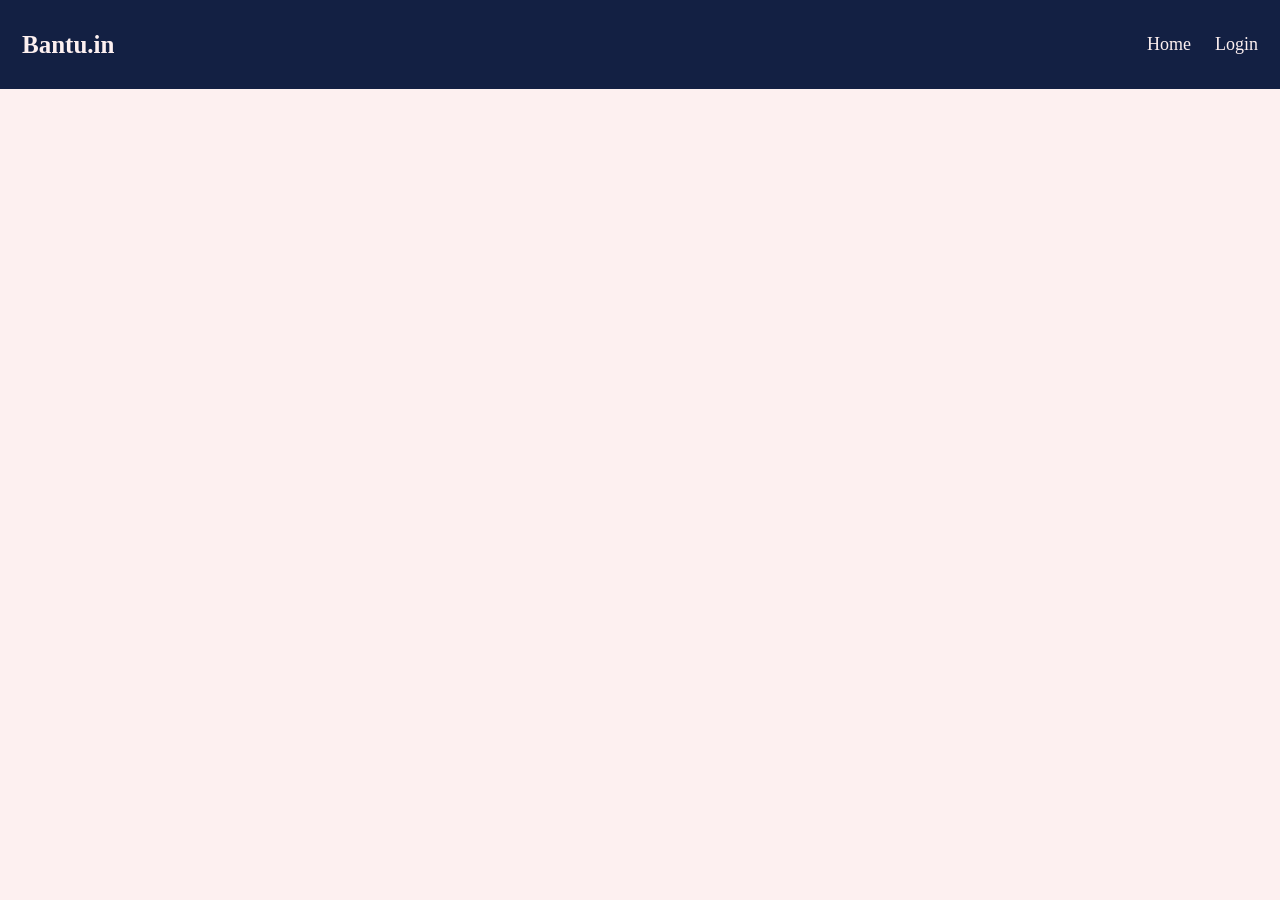
==== Crowdfunding Bantu.in/index.html @ ae02cc60 "header index+detail" ====
<!DOCTYPE html>
<html lang="en">
<head>
    <meta charset="UTF-8">
    <meta name="viewport" content="width=device-width, initial-scale=1.0">
    <title>Bantu.in - Crowdfunding and Donation Platform</title>
    <link rel="stylesheet" href="style.css">
</head>
<body>
    <header class="header">
        <a class="logo">Bantu.in</a>
        <nav class="navbar-right">
            <a href="index.html">Home</a>
            <a href="login.html">Login</a>
        </nav>
    </header>
    

    
</body>
</html>
---- Crowdfunding Bantu.in/style.css ----
body {
    margin: 0;
    padding: 0;
    background-color: #FDF0F0;
}

/*HEADER PART*/
.header {
    background-color: #132043;
    padding: 20px 10px;
    overflow: hidden;
    position: sticky;
    top: 0;
}

.header a {
    float: left;
    color: #FDF0F0;
    text-align: center;
    padding: 12px;
    text-decoration: none;
    font-size: 18px;
    line-height: 25px;
    border-radius: 4px;
}

.header a.logo {
    font-size: 25px;
    font-weight: bold;
}

.navbar-right a:hover {
  background-color: #FDF0F0;
  color: #132043;
}

.navbar-right a.active {
  background-color: #F1B4BB;
  color: #1F4172;
}

.navbar-right {
  float: right;
}

/*CONTENT PART*/


/*FOOTER PART*/
.footer {
    background-color: #132043;
    padding: 1px 1px;
    overflow: hidden;
}

.footer p{
    color: #FDF0F0;
    float: center;
    text-align: center;
}
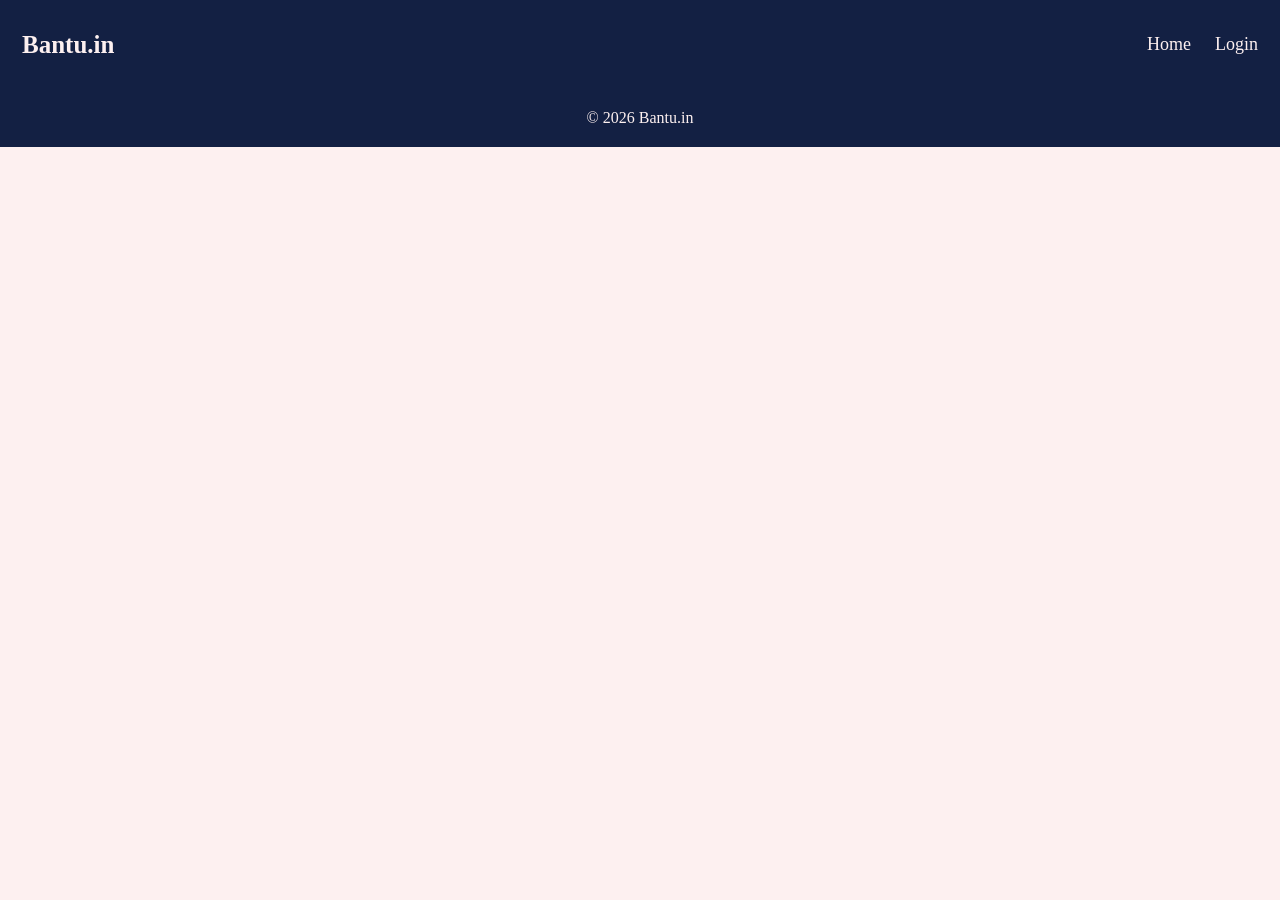
==== commit 436184c5: "footer" ====
--- a/Crowdfunding Bantu.in/index.html
+++ b/Crowdfunding Bantu.in/index.html
@@ -16,6 +16,8 @@
     </header>
     
 
-    
+    <footer class="footer">
+        <p>&copy; 2026 Bantu.in</p>
+    </footer>
 </body>
 </html>
--- a/Crowdfunding Bantu.in/style.css
+++ b/Crowdfunding Bantu.in/style.css
@@ -44,17 +44,101 @@
 }
 
 /*CONTENT PART*/
+.container {
+    padding: 30px 5%;
+}
 
+/*DARKK Blue #132043
+Dark Blue #1F4172
+Peach #F1B4BB
+Pink Krem (?) #FDF0F0*/
+
+/*DETAIL PAGE*/
+.detail-layout {
+    display: flex;
+    gap: 30px;
+    background: white;
+    padding: 30px;
+    border-radius: 8px;
+    box-shadow: #1F4172;
+}
+
+.col-main {
+    flex: 2;
+}
+
+.col-sidebar {
+    flex: 1;
+    background: #FDF0F0;
+    padding: 20px;
+    border-radius: 8px;
+}
+
+.detail-img {
+    width: 100%;
+    border-radius: 8px;
+    margin-bottom: 20px;
+}
+
+.progress-container {
+    background-color: #F1B4BB;
+    border-radius: 8px;
+    width: 100%;
+    height: 20px;
+    margin: 15px 0;
+    overflow: hidden;
+}
+
+.progress-bar {
+    background-color: #1F4172;
+    height: 100%;
+    text-align: center;
+    color: white;
+    font-size: 12px;
+    line-height: 20px;
+}
+
+.btn, .btn-donasi {
+    display: inline-block;
+    background-color: #132043;
+    color: #FDF0F0;
+    padding: 10px 15px;
+    text-decoration: none;
+    border-radius: 6px;
+
+}
+
+.btn:hover, .btn-donasi:hover {
+    background-color: #FDF0F0;
+    color: #132043;
+    outline: 2px solid #132043; 
+}
+
+.btn:active, .btn-donasi:active {
+    background-color: #F1B4BB;
+    color: #1F4172;
+    outline: none;
+}
 
 /*FOOTER PART*/
 .footer {
     background-color: #132043;
-    padding: 1px 1px;
+    padding: 20px;
     overflow: hidden;
+    position: sticky;
+    bottom: 0;
 }
 
 .footer p{
     color: #FDF0F0;
-    float: center;
+    margin: 0;
     text-align: center;
+}
+
+.login {
+    font-family:Cambria, Cochin, Georgia, Times, 'Times New Roman', serif;
+    font-size: 200px;
+    position:relative;
+    text-align: right;
+    margin-right: 150px;
 }
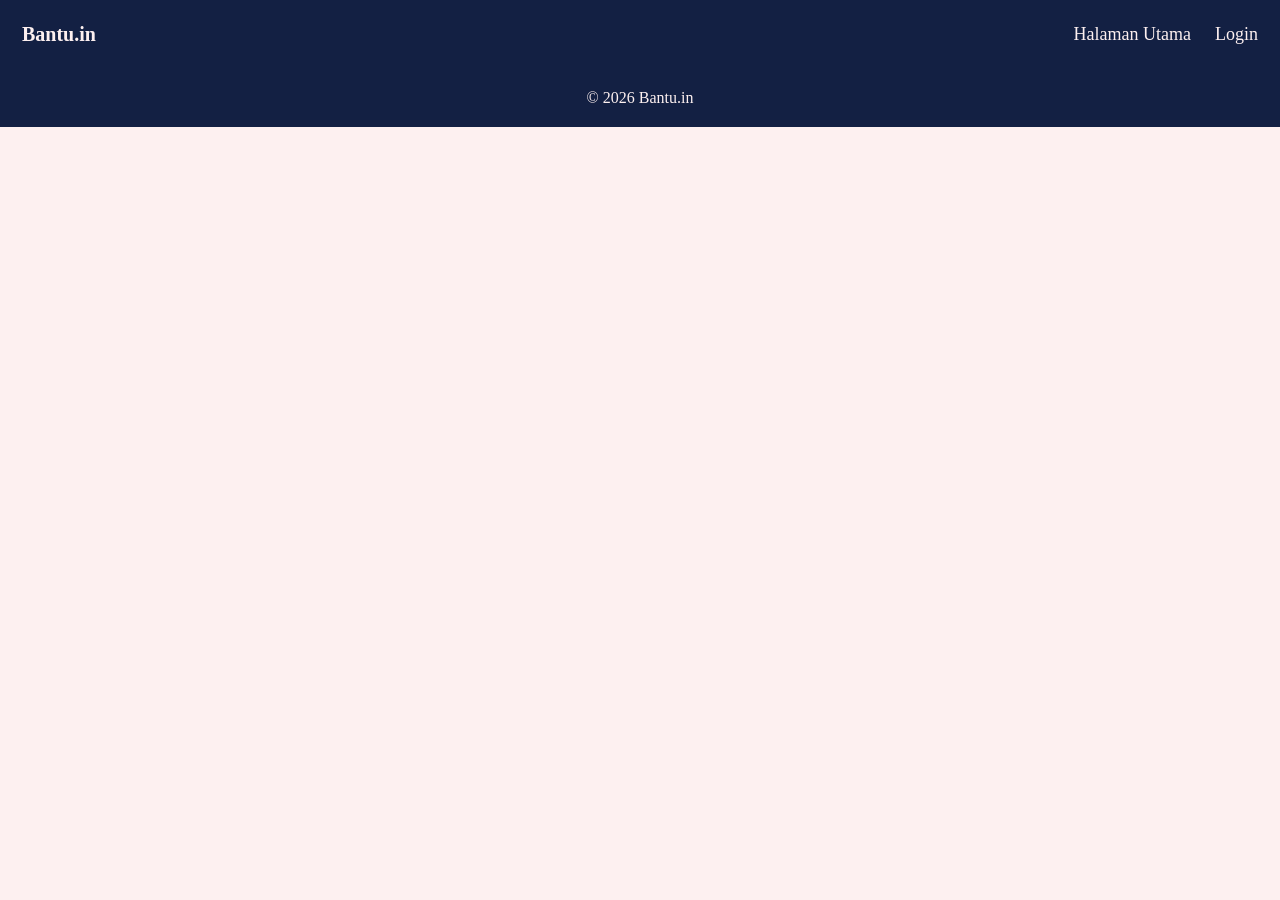
==== commit 7d27cf60: "header" ====
--- a/Crowdfunding Bantu.in/index.html
+++ b/Crowdfunding Bantu.in/index.html
@@ -10,7 +10,7 @@
     <header class="header">
         <a class="logo">Bantu.in</a>
         <nav class="navbar-right">
-            <a href="index.html">Home</a>
+            <a href="index.html">Halaman Utama</a>
             <a href="login.html">Login</a>
         </nav>
     </header>
@@ -20,4 +20,6 @@
         <p>&copy; 2026 Bantu.in</p>
     </footer>
 </body>
-</html>+</html> 
+
+
--- a/Crowdfunding Bantu.in/style.css
+++ b/Crowdfunding Bantu.in/style.css
@@ -4,10 +4,10 @@
     background-color: #FDF0F0;
 }
 
-/*HEADER PART*/
+/*HEADER*/
 .header {
     background-color: #132043;
-    padding: 20px 10px;
+    padding: 10px;
     overflow: hidden;
     position: sticky;
     top: 0;
@@ -25,18 +25,18 @@
 }
 
 .header a.logo {
-    font-size: 25px;
+    font-size: 20px;
     font-weight: bold;
 }
 
 .navbar-right a:hover {
-  background-color: #FDF0F0;
-  color: #132043;
+    background-color: #FDF0F0;
+    color: #132043;
 }
 
 .navbar-right a.active {
-  background-color: #F1B4BB;
-  color: #1F4172;
+    background-color: #F1B4BB;
+    color: #1F4172;
 }
 
 .navbar-right {
@@ -60,11 +60,21 @@
     background: white;
     padding: 30px;
     border-radius: 8px;
-    box-shadow: #1F4172;
+    box-shadow: 0 2px 12px #1F417226;
+    margin-top: 20px;
 }
 
 .col-main {
     flex: 2;
+}
+.col-main h3{
+    margin-top: 10px;
+    margin-bottom: 0;
+}
+
+.deskripsi{
+    margin-top: 10px;
+    text-align: justify;
 }
 
 .col-sidebar {
@@ -74,10 +84,37 @@
     border-radius: 8px;
 }
 
+.organizer-info{
+    text-align: center;
+    margin-bottom: 20px;
+}
+
+.organizer-logo{
+    border-radius: 50%;
+    width: 80px;
+    height: 80px;
+}
+
+.rekening-info{
+    margin-top: 10px;
+}
+
 .detail-img {
     width: 100%;
+    height: auto;
     border-radius: 8px;
     margin-bottom: 20px;
+}
+
+.category-badge{
+    display: inline-block;
+    margin-top: 10px;
+    background-color: #F1B4BB;
+    color: #132043;
+    padding: 4px 10px;
+    border-radius: 4px;
+    font-size: 13px;
+    font-weight: bold;
 }
 
 .progress-container {
@@ -105,22 +142,28 @@
     padding: 10px 15px;
     text-decoration: none;
     border-radius: 6px;
-
 }
 
 .btn:hover, .btn-donasi:hover {
-    background-color: #FDF0F0;
-    color: #132043;
-    outline: 2px solid #132043; 
+    background-color: #1F4172;
+    color: #FDF0F0;
 }
 
 .btn:active, .btn-donasi:active {
     background-color: #F1B4BB;
     color: #1F4172;
-    outline: none;
 }
 
-/*FOOTER PART*/
+.btn-donasi{
+    display: block;
+    width: 100%;
+    box-sizing: border-box;
+    font-size: 18px;
+    margin-top: 20px;
+    text-align: center;
+}
+
+/*FOOTER*/
 .footer {
     background-color: #132043;
     padding: 20px;
@@ -141,4 +184,15 @@
     position:relative;
     text-align: right;
     margin-right: 150px;
+}
+
+.loginPage {
+    text-align: center;
+    padding: 20px;
+    border-radius: 8px;
+    width: 300px;
+}
+
+button {
+    background-color: greenyellow;
 }
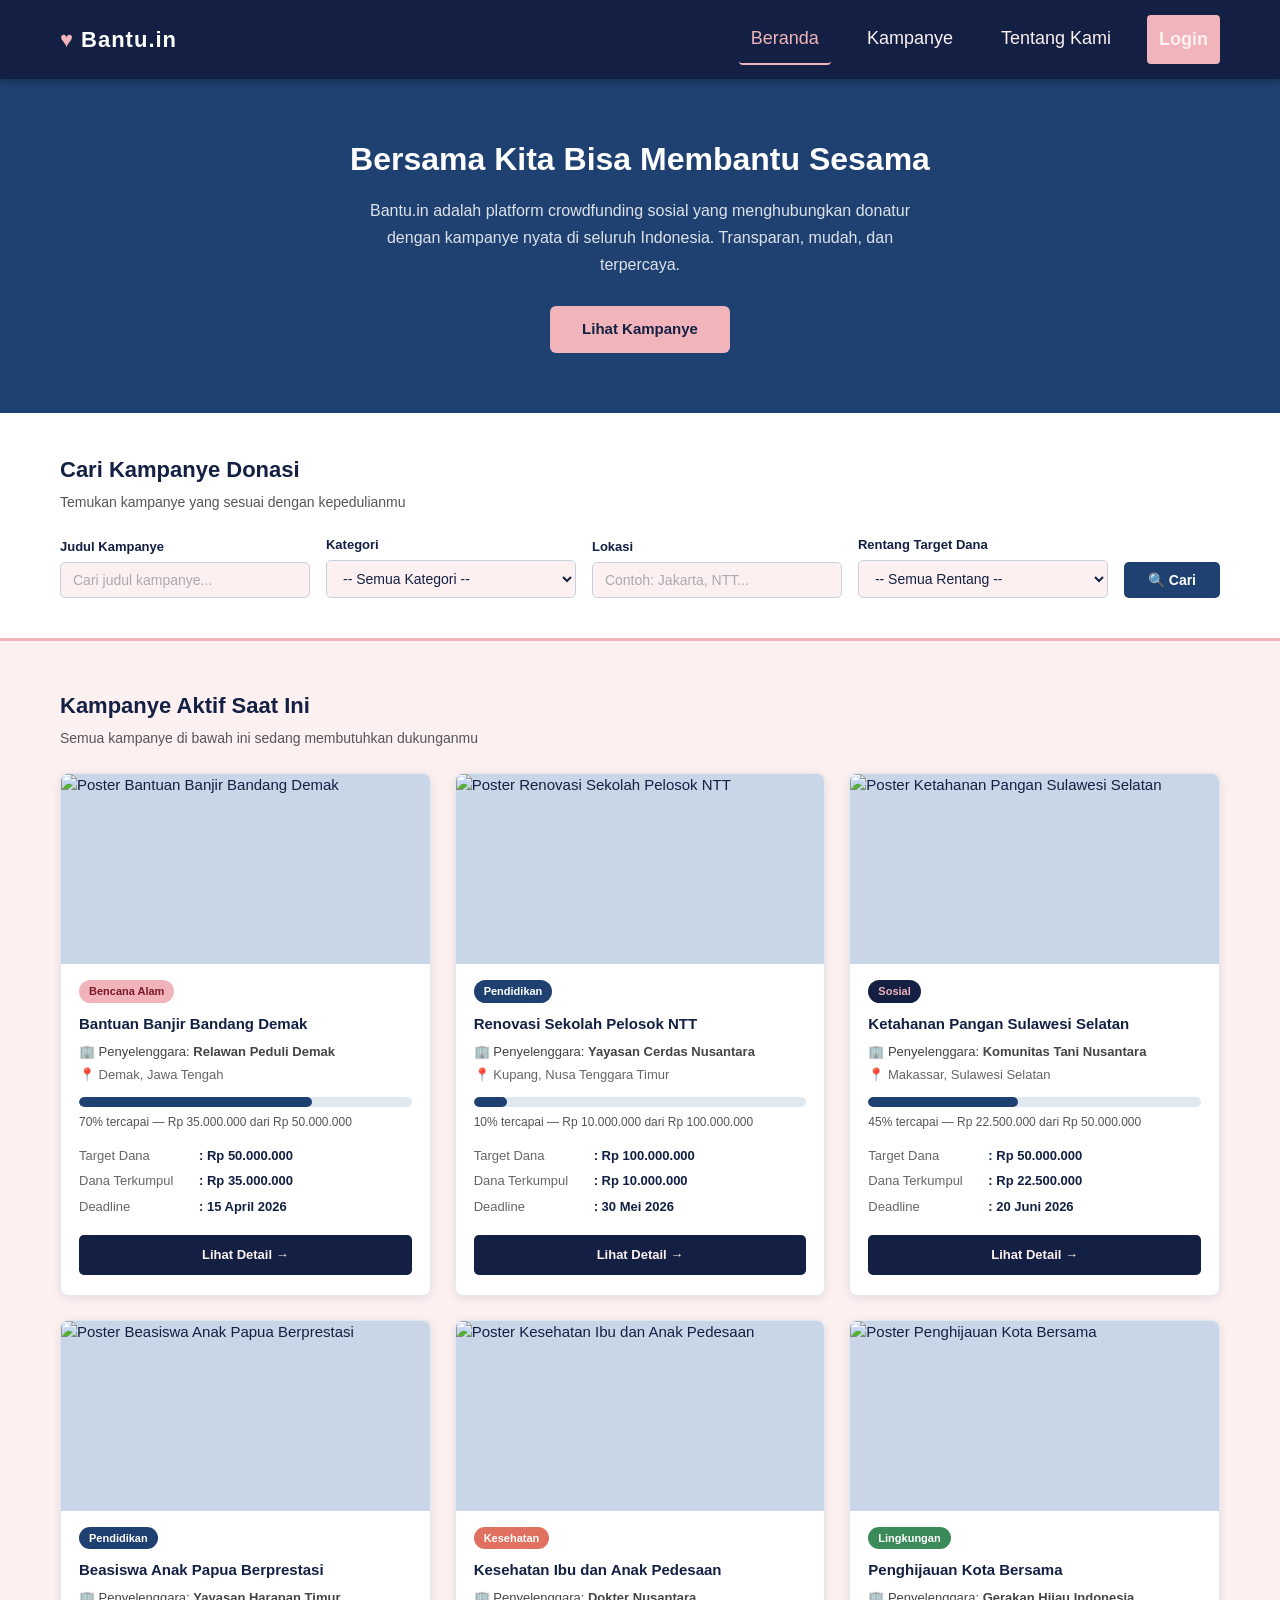
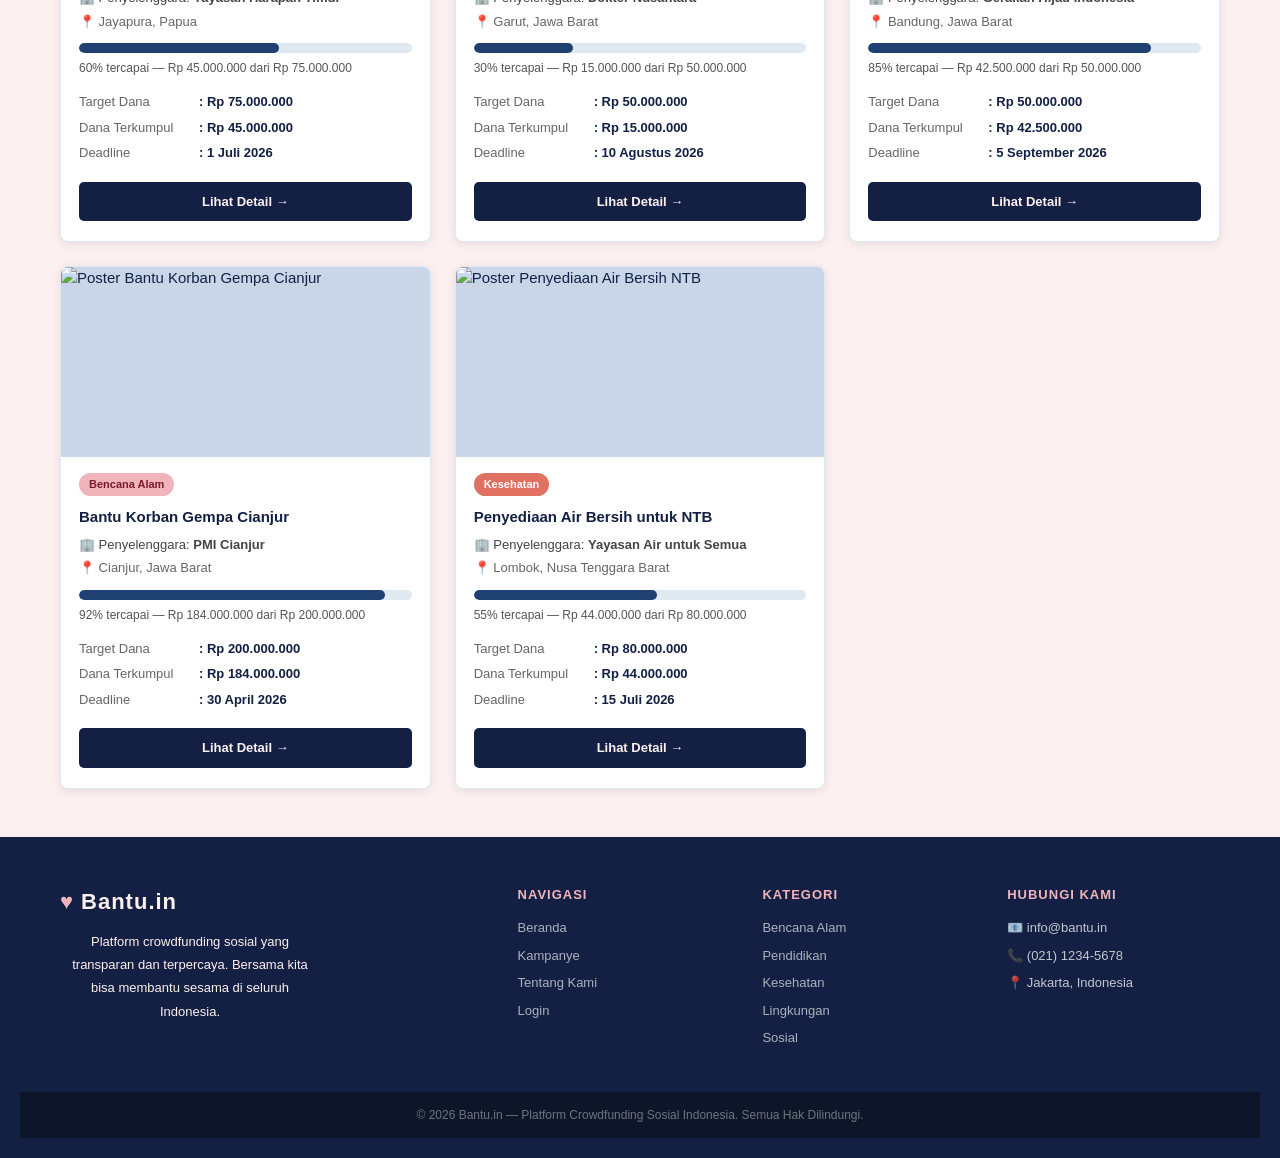
==== commit 8fa35a5d: "semii" ====
--- a/Crowdfunding Bantu.in/index.html
+++ b/Crowdfunding Bantu.in/index.html
@@ -1,25 +1,393 @@
 <!DOCTYPE html>
-<html lang="en">
+<html lang="id">
 <head>
     <meta charset="UTF-8">
     <meta name="viewport" content="width=device-width, initial-scale=1.0">
-    <title>Bantu.in - Crowdfunding and Donation Platform</title>
+    <title>Bantu.in - Platform Crowdfunding Sosial</title>
     <link rel="stylesheet" href="style.css">
 </head>
 <body>
+
+    <!-- ===== HEADER ===== -->
     <header class="header">
-        <a class="logo">Bantu.in</a>
-        <nav class="navbar-right">
-            <a href="index.html">Halaman Utama</a>
-            <a href="login.html">Login</a>
-        </nav>
+        <div class="container header-inner">
+            <div class="logo">
+                <span class="logo-icon">♥︎</span>
+                <span class="logo-text">Bantu.in</span>
+            </div>
+            <nav class="navbar">
+                <a href="index.html" class="nav-link aktif">Beranda</a>
+                <a href="#daftar-kampanye" class="nav-link">Kampanye</a>
+                <a href="index.html" class="nav-link">Tentang Kami</a>
+                <a href="login.html" class="btn-login">Login</a>
+            </nav>
+        </div>
     </header>
-    
-
+
+    <!-- ===== HERO ===== -->
+    <section class="hero">
+        <div class="container">
+            <h1>Bersama Kita Bisa Membantu Sesama</h1>
+            <p>Bantu.in adalah platform crowdfunding sosial yang menghubungkan donatur dengan kampanye nyata di seluruh Indonesia. Transparan, mudah, dan terpercaya.</p>
+            <a href="#daftar-kampanye" class="btn-utama">Lihat Kampanye</a>
+        </div>
+    </section>
+
+    <!-- ===== AREA PENCARIAN ===== -->
+    <section class="section-pencarian" id="pencarian">
+        <div class="container">
+            <h2>Cari Kampanye Donasi</h2>
+            <p class="sub-judul">Temukan kampanye yang sesuai dengan kepedulianmu</p>
+
+            <div class="form-pencarian">
+                <div class="form-group">
+                    <label for="judul">Judul Kampanye</label>
+                    <input type="text" id="judul" name="judul" placeholder="Cari judul kampanye...">
+                </div>
+                <div class="form-group">
+                    <label for="kategori">Kategori</label>
+                    <select id="kategori" name="kategori">
+                        <option value="">-- Semua Kategori --</option>
+                        <option value="bencana">Bencana Alam</option>
+                        <option value="pendidikan">Pendidikan</option>
+                        <option value="kesehatan">Kesehatan</option>
+                        <option value="lingkungan">Lingkungan</option>
+                        <option value="sosial">Sosial</option>
+                    </select>
+                </div>
+                <div class="form-group">
+                    <label for="lokasi">Lokasi</label>
+                    <input type="text" id="lokasi" name="lokasi" placeholder="Contoh: Jakarta, NTT...">
+                </div>
+                <div class="form-group">
+                    <label for="dana">Rentang Target Dana</label>
+                    <select id="dana" name="dana">
+                        <option value="">-- Semua Rentang --</option>
+                        <option value="0-10">Kurang dari Rp 10.000.000</option>
+                        <option value="10-50">Rp 10.000.000 - Rp 50.000.000</option>
+                        <option value="50-100">Rp 50.000.000 - Rp 100.000.000</option>
+                        <option value="100+">Lebih dari Rp 100.000.000</option>
+                    </select>
+                </div>
+                <div class="form-group tombol-wrap">
+                    <button type="button" class="btn-cari">🔍 Cari</button>
+                </div>
+            </div>
+        </div>
+    </section>
+
+    <!-- ===== DAFTAR KAMPANYE ===== -->
+    <section class="section-kampanye" id="daftar-kampanye">
+        <div class="container">
+            <h2>Kampanye Aktif Saat Ini</h2>
+            <p class="sub-judul">Semua kampanye di bawah ini sedang membutuhkan dukunganmu</p>
+
+            <div class="grid-kampanye">
+
+                <!-- Kampanye 1 -->
+                <div class="card-kampanye">
+                    <img src="https://images.unsplash.com/photo-1547683905-f686c993aae5?w=600&q=80"
+                         alt="Poster Bantuan Banjir Bandang Demak"
+                         class="card-poster">
+                    <div class="card-isi">
+                        <span class="badge badge-bencana">Bencana Alam</span>
+                        <h3 class="card-judul">Bantuan Banjir Bandang Demak</h3>
+                        <p class="card-penyelenggara">🏢 Penyelenggara: <strong>Relawan Peduli Demak</strong></p>
+                        <p class="card-lokasi">📍 Demak, Jawa Tengah</p>
+                        <div class="progress-bar">
+                            <div class="progress-isi" style="width: 70%;"></div>
+                        </div>
+                        <p class="progress-label">70% tercapai &mdash; Rp 35.000.000 dari Rp 50.000.000</p>
+                        <table class="card-info">
+                            <tr>
+                                <td>Target Dana</td>
+                                <td>: Rp 50.000.000</td>
+                            </tr>
+                            <tr>
+                                <td>Dana Terkumpul</td>
+                                <td>: Rp 35.000.000</td>
+                            </tr>
+                            <tr>
+                                <td>Deadline</td>
+                                <td>: 15 April 2026</td>
+                            </tr>
+                        </table>
+                        <a href="detail.html" class="btn-detail">Lihat Detail →</a>
+                    </div>
+                </div>
+
+                <!-- Kampanye 2 -->
+                <div class="card-kampanye">
+                    <img src="https://images.unsplash.com/photo-1580582932707-520aed937b7b?w=600&q=80"
+                         alt="Poster Renovasi Sekolah Pelosok NTT"
+                         class="card-poster">
+                    <div class="card-isi">
+                        <span class="badge badge-pendidikan">Pendidikan</span>
+                        <h3 class="card-judul">Renovasi Sekolah Pelosok NTT</h3>
+                        <p class="card-penyelenggara">🏢 Penyelenggara: <strong>Yayasan Cerdas Nusantara</strong></p>
+                        <p class="card-lokasi">📍 Kupang, Nusa Tenggara Timur</p>
+                        <div class="progress-bar">
+                            <div class="progress-isi" style="width: 10%;"></div>
+                        </div>
+                        <p class="progress-label">10% tercapai &mdash; Rp 10.000.000 dari Rp 100.000.000</p>
+                        <table class="card-info">
+                            <tr>
+                                <td>Target Dana</td>
+                                <td>: Rp 100.000.000</td>
+                            </tr>
+                            <tr>
+                                <td>Dana Terkumpul</td>
+                                <td>: Rp 10.000.000</td>
+                            </tr>
+                            <tr>
+                                <td>Deadline</td>
+                                <td>: 30 Mei 2026</td>
+                            </tr>
+                        </table>
+                        <a href="detail.html" class="btn-detail">Lihat Detail →</a>
+                    </div>
+                </div>
+
+                <!-- Kampanye 3 -->
+                <div class="card-kampanye">
+                    <img src="https://images.unsplash.com/photo-1464226184884-fa280b87c399?w=600&q=80"
+                         alt="Poster Ketahanan Pangan Sulawesi Selatan"
+                         class="card-poster">
+                    <div class="card-isi">
+                        <span class="badge badge-sosial">Sosial</span>
+                        <h3 class="card-judul">Ketahanan Pangan Sulawesi Selatan</h3>
+                        <p class="card-penyelenggara">🏢 Penyelenggara: <strong>Komunitas Tani Nusantara</strong></p>
+                        <p class="card-lokasi">📍 Makassar, Sulawesi Selatan</p>
+                        <div class="progress-bar">
+                            <div class="progress-isi" style="width: 45%;"></div>
+                        </div>
+                        <p class="progress-label">45% tercapai &mdash; Rp 22.500.000 dari Rp 50.000.000</p>
+                        <table class="card-info">
+                            <tr>
+                                <td>Target Dana</td>
+                                <td>: Rp 50.000.000</td>
+                            </tr>
+                            <tr>
+                                <td>Dana Terkumpul</td>
+                                <td>: Rp 22.500.000</td>
+                            </tr>
+                            <tr>
+                                <td>Deadline</td>
+                                <td>: 20 Juni 2026</td>
+                            </tr>
+                        </table>
+                        <a href="detail.html" class="btn-detail">Lihat Detail →</a>
+                    </div>
+                </div>
+
+                <!-- Kampanye 4 -->
+                <div class="card-kampanye">
+                    <img src="https://images.unsplash.com/photo-1497486751825-1233686d5d80?w=600&q=80"
+                         alt="Poster Beasiswa Anak Papua Berprestasi"
+                         class="card-poster">
+                    <div class="card-isi">
+                        <span class="badge badge-pendidikan">Pendidikan</span>
+                        <h3 class="card-judul">Beasiswa Anak Papua Berprestasi</h3>
+                        <p class="card-penyelenggara">🏢 Penyelenggara: <strong>Yayasan Harapan Timur</strong></p>
+                        <p class="card-lokasi">📍 Jayapura, Papua</p>
+                        <div class="progress-bar">
+                            <div class="progress-isi" style="width: 60%;"></div>
+                        </div>
+                        <p class="progress-label">60% tercapai &mdash; Rp 45.000.000 dari Rp 75.000.000</p>
+                        <table class="card-info">
+                            <tr>
+                                <td>Target Dana</td>
+                                <td>: Rp 75.000.000</td>
+                            </tr>
+                            <tr>
+                                <td>Dana Terkumpul</td>
+                                <td>: Rp 45.000.000</td>
+                            </tr>
+                            <tr>
+                                <td>Deadline</td>
+                                <td>: 1 Juli 2026</td>
+                            </tr>
+                        </table>
+                        <a href="detail.html" class="btn-detail">Lihat Detail →</a>
+                    </div>
+                </div>
+
+                <!-- Kampanye 5 -->
+                <div class="card-kampanye">
+                    <img src="https://images.unsplash.com/photo-1584515933487-779824d29309?w=600&q=80"
+                         alt="Poster Kesehatan Ibu dan Anak Pedesaan"
+                         class="card-poster">
+                    <div class="card-isi">
+                        <span class="badge badge-kesehatan">Kesehatan</span>
+                        <h3 class="card-judul">Kesehatan Ibu dan Anak Pedesaan</h3>
+                        <p class="card-penyelenggara">🏢 Penyelenggara: <strong>Dokter Nusantara</strong></p>
+                        <p class="card-lokasi">📍 Garut, Jawa Barat</p>
+                        <div class="progress-bar">
+                            <div class="progress-isi" style="width: 30%;"></div>
+                        </div>
+                        <p class="progress-label">30% tercapai &mdash; Rp 15.000.000 dari Rp 50.000.000</p>
+                        <table class="card-info">
+                            <tr>
+                                <td>Target Dana</td>
+                                <td>: Rp 50.000.000</td>
+                            </tr>
+                            <tr>
+                                <td>Dana Terkumpul</td>
+                                <td>: Rp 15.000.000</td>
+                            </tr>
+                            <tr>
+                                <td>Deadline</td>
+                                <td>: 10 Agustus 2026</td>
+                            </tr>
+                        </table>
+                        <a href="detail.html" class="btn-detail">Lihat Detail →</a>
+                    </div>
+                </div>
+
+                <!-- Kampanye 6 -->
+                <div class="card-kampanye">
+                    <img src="https://images.unsplash.com/photo-1441974231531-c6227db76b6e?w=600&q=80"
+                         alt="Poster Penghijauan Kota Bersama"
+                         class="card-poster">
+                    <div class="card-isi">
+                        <span class="badge badge-lingkungan">Lingkungan</span>
+                        <h3 class="card-judul">Penghijauan Kota Bersama</h3>
+                        <p class="card-penyelenggara">🏢 Penyelenggara: <strong>Gerakan Hijau Indonesia</strong></p>
+                        <p class="card-lokasi">📍 Bandung, Jawa Barat</p>
+                        <div class="progress-bar">
+                            <div class="progress-isi" style="width: 85%;"></div>
+                        </div>
+                        <p class="progress-label">85% tercapai &mdash; Rp 42.500.000 dari Rp 50.000.000</p>
+                        <table class="card-info">
+                            <tr>
+                                <td>Target Dana</td>
+                                <td>: Rp 50.000.000</td>
+                            </tr>
+                            <tr>
+                                <td>Dana Terkumpul</td>
+                                <td>: Rp 42.500.000</td>
+                            </tr>
+                            <tr>
+                                <td>Deadline</td>
+                                <td>: 5 September 2026</td>
+                            </tr>
+                        </table>
+                        <a href="detail.html" class="btn-detail">Lihat Detail →</a>
+                    </div>
+                </div>
+
+                <!-- Kampanye 7 -->
+                <div class="card-kampanye">
+                    <img src="https://images.unsplash.com/photo-1593113598332-cd288d649433?w=600&q=80"
+                         alt="Poster Bantu Korban Gempa Cianjur"
+                         class="card-poster">
+                    <div class="card-isi">
+                        <span class="badge badge-bencana">Bencana Alam</span>
+                        <h3 class="card-judul">Bantu Korban Gempa Cianjur</h3>
+                        <p class="card-penyelenggara">🏢 Penyelenggara: <strong>PMI Cianjur</strong></p>
+                        <p class="card-lokasi">📍 Cianjur, Jawa Barat</p>
+                        <div class="progress-bar">
+                            <div class="progress-isi" style="width: 92%;"></div>
+                        </div>
+                        <p class="progress-label">92% tercapai &mdash; Rp 184.000.000 dari Rp 200.000.000</p>
+                        <table class="card-info">
+                            <tr>
+                                <td>Target Dana</td>
+                                <td>: Rp 200.000.000</td>
+                            </tr>
+                            <tr>
+                                <td>Dana Terkumpul</td>
+                                <td>: Rp 184.000.000</td>
+                            </tr>
+                            <tr>
+                                <td>Deadline</td>
+                                <td>: 30 April 2026</td>
+                            </tr>
+                        </table>
+                        <a href="detail.html" class="btn-detail">Lihat Detail →</a>
+                    </div>
+                </div>
+
+                <!-- Kampanye 8 -->
+                <div class="card-kampanye">
+                    <img src="https://images.unsplash.com/photo-1532938911079-1b06ac7ceec7?w=600&q=80"
+                         alt="Poster Penyediaan Air Bersih NTB"
+                         class="card-poster">
+                    <div class="card-isi">
+                        <span class="badge badge-kesehatan">Kesehatan</span>
+                        <h3 class="card-judul">Penyediaan Air Bersih untuk NTB</h3>
+                        <p class="card-penyelenggara">🏢 Penyelenggara: <strong>Yayasan Air untuk Semua</strong></p>
+                        <p class="card-lokasi">📍 Lombok, Nusa Tenggara Barat</p>
+                        <div class="progress-bar">
+                            <div class="progress-isi" style="width: 55%;"></div>
+                        </div>
+                        <p class="progress-label">55% tercapai &mdash; Rp 44.000.000 dari Rp 80.000.000</p>
+                        <table class="card-info">
+                            <tr>
+                                <td>Target Dana</td>
+                                <td>: Rp 80.000.000</td>
+                            </tr>
+                            <tr>
+                                <td>Dana Terkumpul</td>
+                                <td>: Rp 44.000.000</td>
+                            </tr>
+                            <tr>
+                                <td>Deadline</td>
+                                <td>: 15 Juli 2026</td>
+                            </tr>
+                        </table>
+                        <a href="detail.html" class="btn-detail">Lihat Detail →</a>
+                    </div>
+                </div>
+
+            </div>
+        </div>
+    </section>
+
+    <!-- ===== FOOTER ===== -->
     <footer class="footer">
-        <p>&copy; 2026 Bantu.in</p>
+        <div class="container footer-inner">
+            <div class="footer-kolom">
+                <div class="logo logo-footer">
+                    <span class="logo-icon">♥︎</span>
+                    <span class="logo-text">Bantu.in</span>
+                </div>
+                <p>Platform crowdfunding sosial yang transparan dan terpercaya. Bersama kita bisa membantu sesama di seluruh Indonesia.</p>
+            </div>
+            <div class="footer-kolom">
+                <h4>Navigasi</h4>
+                <ul>
+                    <li><a href="index.html">Beranda</a></li>
+                    <li><a href="#daftar-kampanye">Kampanye</a></li>
+                    <li><a href="index.html">Tentang Kami</a></li>
+                    <li><a href="login.html">Login</a></li>
+                </ul>
+            </div>
+            <div class="footer-kolom">
+                <h4>Kategori</h4>
+                <ul>
+                    <li><a href="index.html">Bencana Alam</a></li>
+                    <li><a href="index.html">Pendidikan</a></li>
+                    <li><a href="index.html">Kesehatan</a></li>
+                    <li><a href="index.html">Lingkungan</a></li>
+                    <li><a href="index.html">Sosial</a></li>
+                </ul>
+            </div>
+            <div class="footer-kolom">
+                <h4>Hubungi Kami</h4>
+                <ul>
+                    <li>📧 info@bantu.in</li>
+                    <li>📞 (021) 1234-5678</li>
+                    <li>📍 Jakarta, Indonesia</li>
+                </ul>
+            </div>
+        </div>
+        <div class="footer-bawah">
+            <div class="container">
+                <p>&copy; 2026 Bantu.in &mdash; Platform Crowdfunding Sosial Indonesia. Semua Hak Dilindungi.</p>
+            </div>
+        </div>
     </footer>
+
 </body>
-</html> 
-
-
+</html>
--- a/Crowdfunding Bantu.in/style.css
+++ b/Crowdfunding Bantu.in/style.css
@@ -195,4 +195,543 @@
 
 button {
     background-color: greenyellow;
-}+}
+
+/* INI BAGIAN HOME PAGEE YH */
+/* ================================================
+   Color Pallete nyah:
+   - Dark Deep  : #132043
+   - Dark Blue  : #1F4172
+   - Peach      : #F1B4BB
+   - Cream Pink : #FDF0F0
+================================================ */
+
+/* ── RESET DASAR ── */
+* {
+    margin: 0;
+    padding: 0;
+    box-sizing: border-box;
+}
+
+body {
+    font-family: Arial, sans-serif;
+    background-color: #FDF0F0;
+    color: #132043;
+    font-size: 15px;
+    line-height: 1.5;
+    display: flex;
+    flex-direction: column;
+    min-height: 100vh;
+}
+
+a {
+    text-decoration: none;
+    color: inherit;
+}
+
+ul {
+    list-style: none;
+}
+
+img {
+    display: block;
+    width: 100%;
+}
+
+/* ── CONTAINER ── */
+.container {
+    max-width: 1200px;
+    margin: 0 auto;
+    padding: 0 20px;
+}
+
+/* ================================================
+   HEADER
+================================================ */
+.header {
+    background-color: #132043;
+    padding: 14px 0;
+    position: sticky;
+    top: 0;
+    z-index: 100;
+    box-shadow: 0 2px 8px rgba(0, 0, 0, 0.3);
+}
+
+.header-inner {
+    display: flex;
+    justify-content: space-between;
+    align-items: center;
+}
+
+/* Logo */
+.logo {
+    display: flex;
+    align-items: center;
+    gap: 8px;
+    cursor: pointer;
+}
+
+.logo-icon {
+    color: #F1B4BB;
+    font-size: 22px;
+}
+
+.logo-text {
+    color: #ffffff;
+    font-size: 22px;
+    font-weight: bold;
+    letter-spacing: 1px;
+}
+
+.logo-footer .logo-text {
+    color: #FDF0F0;
+}
+
+/* Navbar */
+.navbar {
+    display: flex;
+    align-items: center;
+    gap: 24px;
+}
+
+.nav-link {
+    color: rgba(255, 255, 255, 0.8);
+    font-size: 14px;
+    padding: 4px 0;
+    border-bottom: 2px solid transparent;
+    transition: color 0.2s, border-color 0.2s;
+}
+
+.nav-link:hover,
+.nav-link.aktif {
+    color: #F1B4BB;
+    border-bottom: 2px solid #F1B4BB;
+}
+
+.btn-login {
+    background-color: #F1B4BB;
+    color: #132043;
+    font-weight: bold;
+    font-size: 14px;
+    padding: 7px 20px;
+    border-radius: 5px;
+    transition: background-color 0.2s;
+}
+
+.btn-login:hover {
+    background-color: #e89aa3;
+}
+
+/* ================================================
+   HERO SECTION
+================================================ */
+.hero {
+    background-color: #1F4172;
+    color: #ffffff;
+    padding: 60px 0;
+    text-align: center;
+}
+
+.hero h1 {
+    font-size: 32px;
+    margin-bottom: 16px;
+    line-height: 1.3;
+}
+
+.hero p {
+    font-size: 16px;
+    color: rgba(255, 255, 255, 0.85);
+    max-width: 580px;
+    margin: 0 auto 28px auto;
+    line-height: 1.7;
+}
+
+.btn-utama {
+    display: inline-block;
+    background-color: #F1B4BB;
+    color: #132043;
+    font-weight: bold;
+    font-size: 15px;
+    padding: 12px 32px;
+    border-radius: 6px;
+    transition: background-color 0.2s;
+}
+
+.btn-utama:hover {
+    background-color: #e89aa3;
+}
+
+/* ================================================
+   SECTION PENCARIAN / FILTER
+================================================ */
+.section-pencarian {
+    background-color: #ffffff;
+    padding: 40px 0;
+    border-bottom: 3px solid #F1B4BB;
+}
+
+.section-pencarian h2 {
+    font-size: 22px;
+    color: #132043;
+    margin-bottom: 6px;
+}
+
+.sub-judul {
+    color: #555555;
+    font-size: 14px;
+    margin-bottom: 22px;
+}
+
+.form-pencarian {
+    display: flex;
+    flex-wrap: wrap;
+    gap: 16px;
+    align-items: flex-end;
+}
+
+.form-group {
+    display: flex;
+    flex-direction: column;
+    gap: 6px;
+    flex: 1;
+    min-width: 180px;
+}
+
+.form-group label {
+    font-size: 13px;
+    font-weight: bold;
+    color: #132043;
+}
+
+.form-group input,
+.form-group select {
+    padding: 9px 12px;
+    border: 1.5px solid #c8d0dc;
+    border-radius: 5px;
+    font-size: 14px;
+    background-color: #FDF0F0;
+    color: #132043;
+    font-family: Arial, sans-serif;
+    outline: none;
+    transition: border-color 0.2s;
+}
+
+.form-group input:focus,
+.form-group select:focus {
+    border-color: #1F4172;
+    background-color: #ffffff;
+}
+
+.form-group input::placeholder {
+    color: #aaaaaa;
+}
+
+.tombol-wrap {
+    flex: 0;
+    min-width: auto;
+}
+
+.btn-cari {
+    background-color: #1F4172;
+    color: #ffffff;
+    border: none;
+    padding: 10px 24px;
+    border-radius: 5px;
+    font-size: 14px;
+    font-weight: bold;
+    cursor: pointer;
+    font-family: Arial, sans-serif;
+    transition: background-color 0.2s;
+    white-space: nowrap;
+}
+
+.btn-cari:hover {
+    background-color: #132043;
+}
+
+/* ================================================
+   SECTION DAFTAR KAMPANYE
+================================================ */
+.section-kampanye {
+    padding: 48px 0;
+    flex: 1;
+}
+
+.section-kampanye h2 {
+    font-size: 22px;
+    color: #132043;
+    margin-bottom: 6px;
+}
+
+/* Grid 3 kolom */
+.grid-kampanye {
+    display: grid;
+    grid-template-columns: repeat(3, 1fr);
+    gap: 24px;
+    margin-top: 24px;
+}
+
+/* ── Card Kampanye ── */
+.card-kampanye {
+    background-color: #ffffff;
+    border-radius: 8px;
+    overflow: hidden;
+    box-shadow: 0 2px 10px rgba(19, 32, 67, 0.1);
+    border: 1px solid #e0e8f0;
+    display: flex;
+    flex-direction: column;
+    transition: box-shadow 0.25s, transform 0.25s;
+}
+
+.card-kampanye:hover {
+    box-shadow: 0 6px 20px rgba(19, 32, 67, 0.18);
+    transform: translateY(-4px);
+}
+
+/* Poster */
+.card-poster {
+    width: 100%;
+    height: 190px;
+    object-fit: cover;
+    background-color: #c8d6e8;
+}
+
+/* Isi card */
+.card-isi {
+    padding: 16px 18px 20px;
+    display: flex;
+    flex-direction: column;
+    flex: 1;
+}
+
+/* Badge Kategori */
+.badge {
+    display: inline-block;
+    font-size: 11px;
+    font-weight: bold;
+    padding: 3px 10px;
+    border-radius: 20px;
+    margin-bottom: 10px;
+    width: fit-content;
+}
+
+.badge-bencana {
+    background-color: #F1B4BB;
+    color: #7a1a28;
+}
+
+.badge-pendidikan {
+    background-color: #1F4172;
+    color: #ffffff;
+}
+
+.badge-sosial {
+    background-color: #132043;
+    color: #F1B4BB;
+}
+
+.badge-kesehatan {
+    background-color: #e07060;
+    color: #ffffff;
+}
+
+.badge-lingkungan {
+    background-color: #3a8a5a;
+    color: #ffffff;
+}
+
+/* Judul kampanye */
+.card-judul {
+    font-size: 15px;
+    font-weight: bold;
+    color: #132043;
+    margin-bottom: 8px;
+    line-height: 1.4;
+}
+
+.card-penyelenggara {
+    font-size: 13px;
+    color: #444444;
+    margin-bottom: 4px;
+}
+
+.card-lokasi {
+    font-size: 13px;
+    color: #666666;
+    margin-bottom: 12px;
+}
+
+/* Progress Bar */
+.progress-bar {
+    width: 100%;
+    height: 10px;
+    background-color: #e0e8f0;
+    border-radius: 10px;
+    overflow: hidden;
+    margin-bottom: 6px;
+}
+
+.progress-isi {
+    height: 100%;
+    background-color: #1F4172;
+    border-radius: 10px;
+}
+
+.progress-label {
+    font-size: 12px;
+    color: #555555;
+    margin-bottom: 12px;
+}
+
+/* Tabel Info */
+.card-info {
+    width: 100%;
+    border-collapse: collapse;
+    font-size: 13px;
+    margin-bottom: 16px;
+}
+
+.card-info td {
+    padding: 3px 0;
+    color: #333333;
+    vertical-align: top;
+}
+
+.card-info td:first-child {
+    width: 120px;
+    color: #666666;
+}
+
+.card-info td:last-child {
+    font-weight: bold;
+    color: #132043;
+}
+
+/* Tombol Detail */
+.btn-detail {
+    display: block;
+    text-align: center;
+    background-color: #132043;
+    color: #FDF0F0;
+    font-weight: bold;
+    font-size: 13px;
+    padding: 10px;
+    border-radius: 5px;
+    margin-top: auto;
+    transition: background-color 0.2s;
+}
+
+.btn-detail:hover {
+    background-color: #1F4172;
+}
+
+/* ================================================
+   FOOTER
+================================================ */
+.footer {
+    background-color: #132043;
+    color: rgba(255, 255, 255, 0.75);
+    padding-top: 48px;
+    position: static;
+    width: 100%;
+    margin-top: auto;
+}
+
+.footer-inner {
+    display: grid;
+    grid-template-columns: 2fr 1fr 1fr 1fr;
+    gap: 32px;
+    padding-bottom: 36px;
+}
+
+.footer-kolom p {
+    font-size: 13px;
+    line-height: 1.8;
+    margin-top: 12px;
+    max-width: 260px;
+}
+
+.footer-kolom h4 {
+    color: #F1B4BB;
+    font-size: 13px;
+    text-transform: uppercase;
+    letter-spacing: 1px;
+    margin-bottom: 14px;
+}
+
+.footer-kolom ul li {
+    margin-bottom: 8px;
+    font-size: 13px;
+}
+
+.footer-kolom ul li a {
+    color: rgba(255, 255, 255, 0.65);
+    transition: color 0.2s;
+}
+
+.footer-kolom ul li a:hover {
+    color: #F1B4BB;
+}
+
+/* Footer bawah */
+.footer-bawah {
+    background-color: #0d1628;
+    padding: 14px 0;
+    text-align: center;
+}
+
+.footer-bawah p {
+    font-size: 12px;
+    color: rgba(255, 255, 255, 0.4);
+}
+
+/* ================================================
+   RESPONSIVE - 2 KOLOM (Tablet)
+================================================ */
+@media (max-width: 900px) {
+    .grid-kampanye {
+        grid-template-columns: repeat(2, 1fr);
+    }
+
+    .footer-inner {
+        grid-template-columns: 1fr 1fr;
+    }
+}
+
+/* ================================================
+   RESPONSIVE - 1 KOLOM (HP)
+================================================ */
+@media (max-width: 600px) {
+    .header-inner {
+        flex-direction: column;
+        gap: 12px;
+    }
+
+    .navbar {
+        gap: 14px;
+        flex-wrap: wrap;
+        justify-content: center;
+    }
+
+    .hero h1 {
+        font-size: 24px;
+    }
+
+    .form-pencarian {
+        flex-direction: column;
+    }
+
+    .form-group {
+        min-width: 100%;
+    }
+
+    .grid-kampanye {
+        grid-template-columns: 1fr;
+    }
+
+    .footer-inner {
+        grid-template-columns: 1fr;
+    }
+}
+
+/* UDAH BUKAN BAGIAN HOME PAGE LAGI BYE */
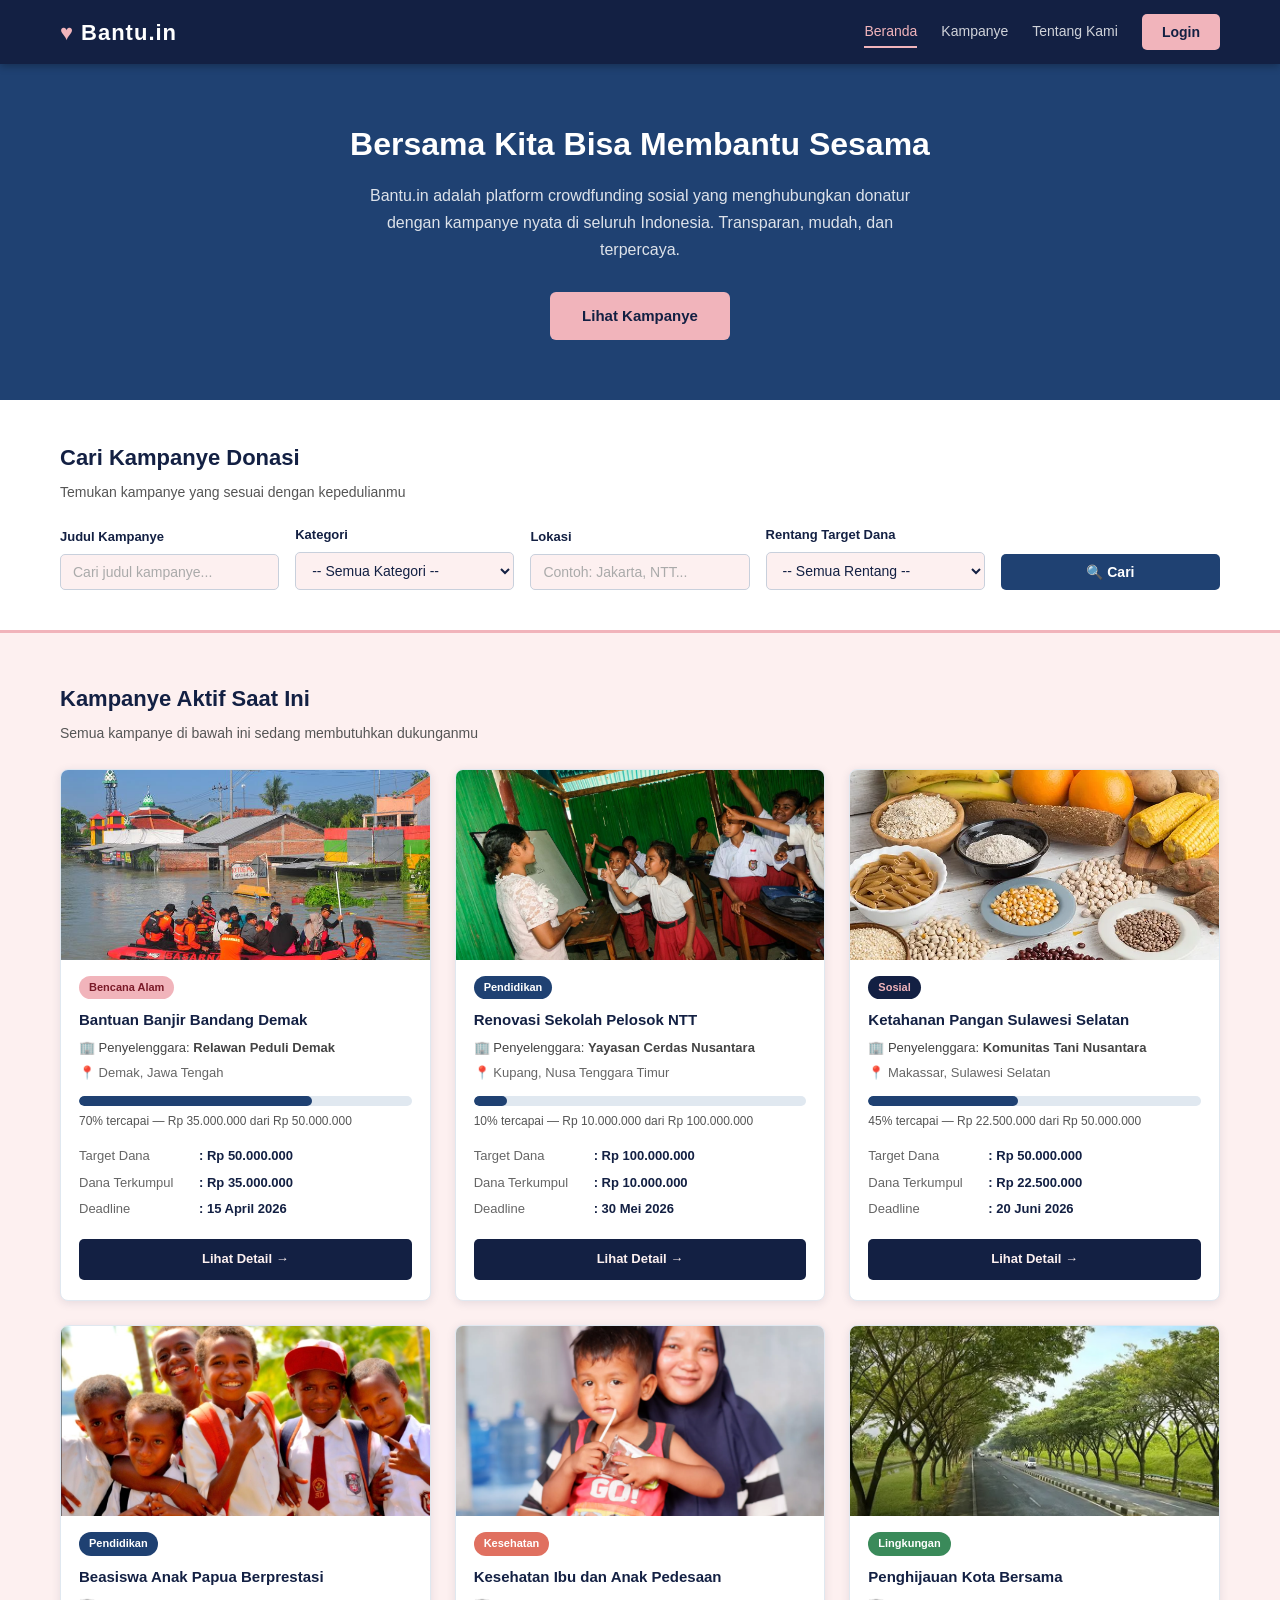
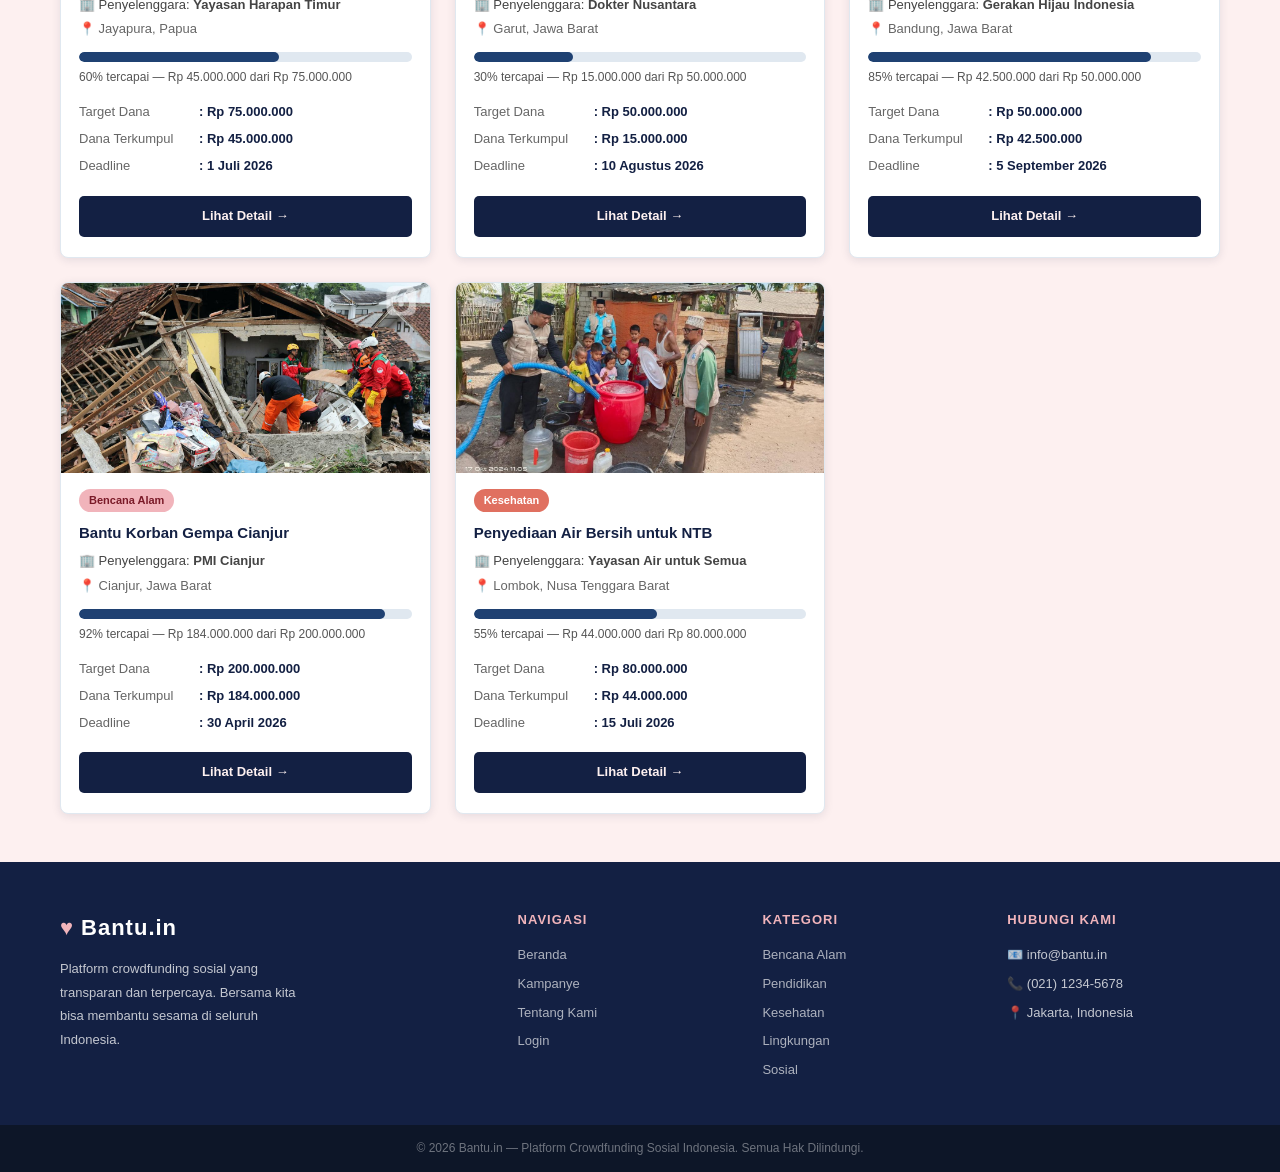
==== commit d631e354: "semmiii" ====
--- a/Crowdfunding Bantu.in/index.html
+++ b/Crowdfunding Bantu.in/index.html
@@ -6,45 +6,45 @@
     <title>Bantu.in - Platform Crowdfunding Sosial</title>
     <link rel="stylesheet" href="style.css">
 </head>
-<body>
+<body class="halaman-home">
 
     <!-- ===== HEADER ===== -->
-    <header class="header">
-        <div class="container header-inner">
-            <div class="logo">
-                <span class="logo-icon">♥︎</span>
-                <span class="logo-text">Bantu.in</span>
-            </div>
-            <nav class="navbar">
-                <a href="index.html" class="nav-link aktif">Beranda</a>
-                <a href="#daftar-kampanye" class="nav-link">Kampanye</a>
-                <a href="index.html" class="nav-link">Tentang Kami</a>
-                <a href="login.html" class="btn-login">Login</a>
+    <header class="home-header">
+        <div class="home-container home-header-inner">
+            <div class="home-logo">
+                <span class="home-logo-icon">♥︎</span>
+                <span class="home-logo-text">Bantu.in</span>
+            </div>
+            <nav class="home-navbar">
+                <a href="index.html" class="home-nav-link aktif">Beranda</a>
+                <a href="#daftar-kampanye" class="home-nav-link">Kampanye</a>
+                <a href="index.html" class="home-nav-link">Tentang Kami</a>
+                <a href="login.html" class="home-btn-login">Login</a>
             </nav>
         </div>
     </header>
 
     <!-- ===== HERO ===== -->
-    <section class="hero">
-        <div class="container">
+    <section class="home-hero">
+        <div class="home-container">
             <h1>Bersama Kita Bisa Membantu Sesama</h1>
             <p>Bantu.in adalah platform crowdfunding sosial yang menghubungkan donatur dengan kampanye nyata di seluruh Indonesia. Transparan, mudah, dan terpercaya.</p>
-            <a href="#daftar-kampanye" class="btn-utama">Lihat Kampanye</a>
+            <a href="#daftar-kampanye" class="home-btn-utama">Lihat Kampanye</a>
         </div>
     </section>
 
     <!-- ===== AREA PENCARIAN ===== -->
-    <section class="section-pencarian" id="pencarian">
-        <div class="container">
+    <section class="home-section-pencarian" id="pencarian">
+        <div class="home-container">
             <h2>Cari Kampanye Donasi</h2>
-            <p class="sub-judul">Temukan kampanye yang sesuai dengan kepedulianmu</p>
-
-            <div class="form-pencarian">
-                <div class="form-group">
+            <p class="home-sub-judul">Temukan kampanye yang sesuai dengan kepedulianmu</p>
+
+            <div class="home-form-pencarian">
+                <div class="home-form-group">
                     <label for="judul">Judul Kampanye</label>
                     <input type="text" id="judul" name="judul" placeholder="Cari judul kampanye...">
                 </div>
-                <div class="form-group">
+                <div class="home-form-group">
                     <label for="kategori">Kategori</label>
                     <select id="kategori" name="kategori">
                         <option value="">-- Semua Kategori --</option>
@@ -55,11 +55,11 @@
                         <option value="sosial">Sosial</option>
                     </select>
                 </div>
-                <div class="form-group">
+                <div class="home-form-group">
                     <label for="lokasi">Lokasi</label>
                     <input type="text" id="lokasi" name="lokasi" placeholder="Contoh: Jakarta, NTT...">
                 </div>
-                <div class="form-group">
+                <div class="home-form-group">
                     <label for="dana">Rentang Target Dana</label>
                     <select id="dana" name="dana">
                         <option value="">-- Semua Rentang --</option>
@@ -69,36 +69,36 @@
                         <option value="100+">Lebih dari Rp 100.000.000</option>
                     </select>
                 </div>
-                <div class="form-group tombol-wrap">
-                    <button type="button" class="btn-cari">🔍 Cari</button>
+                <div class="home-form-group tombol-wrap">
+                    <button type="button" class="home-btn-cari">🔍 Cari</button>
                 </div>
             </div>
         </div>
     </section>
 
     <!-- ===== DAFTAR KAMPANYE ===== -->
-    <section class="section-kampanye" id="daftar-kampanye">
-        <div class="container">
+    <section class="home-section-kampanye" id="daftar-kampanye">
+        <div class="home-container">
             <h2>Kampanye Aktif Saat Ini</h2>
-            <p class="sub-judul">Semua kampanye di bawah ini sedang membutuhkan dukunganmu</p>
-
-            <div class="grid-kampanye">
+            <p class="home-sub-judul">Semua kampanye di bawah ini sedang membutuhkan dukunganmu</p>
+
+            <div class="home-grid-kampanye">
 
                 <!-- Kampanye 1 -->
-                <div class="card-kampanye">
-                    <img src="https://images.unsplash.com/photo-1547683905-f686c993aae5?w=600&q=80"
+                <div class="home-card-kampanye">
+                    <img src="gambar/banjirDemak.jpg"
                          alt="Poster Bantuan Banjir Bandang Demak"
-                         class="card-poster">
-                    <div class="card-isi">
-                        <span class="badge badge-bencana">Bencana Alam</span>
-                        <h3 class="card-judul">Bantuan Banjir Bandang Demak</h3>
-                        <p class="card-penyelenggara">🏢 Penyelenggara: <strong>Relawan Peduli Demak</strong></p>
-                        <p class="card-lokasi">📍 Demak, Jawa Tengah</p>
-                        <div class="progress-bar">
-                            <div class="progress-isi" style="width: 70%;"></div>
-                        </div>
-                        <p class="progress-label">70% tercapai &mdash; Rp 35.000.000 dari Rp 50.000.000</p>
-                        <table class="card-info">
+                         class="home-card-poster">
+                    <div class="home-card-isi">
+                        <span class="home-badge home-badge-bencana">Bencana Alam</span>
+                        <h3 class="home-card-judul">Bantuan Banjir Bandang Demak</h3>
+                        <p class="home-card-penyelenggara">🏢 Penyelenggara: <strong>Relawan Peduli Demak</strong></p>
+                        <p class="home-card-lokasi">📍 Demak, Jawa Tengah</p>
+                        <div class="home-progress-bar">
+                            <div class="home-progress-isi" style="width: 70%;"></div>
+                        </div>
+                        <p class="home-progress-label">70% tercapai &mdash; Rp 35.000.000 dari Rp 50.000.000</p>
+                        <table class="home-card-info">
                             <tr>
                                 <td>Target Dana</td>
                                 <td>: Rp 50.000.000</td>
@@ -112,25 +112,25 @@
                                 <td>: 15 April 2026</td>
                             </tr>
                         </table>
-                        <a href="detail.html" class="btn-detail">Lihat Detail →</a>
+                        <a href="detail.html" class="home-btn-detail">Lihat Detail →</a>
                     </div>
                 </div>
 
                 <!-- Kampanye 2 -->
-                <div class="card-kampanye">
-                    <img src="https://images.unsplash.com/photo-1580582932707-520aed937b7b?w=600&q=80"
+                <div class="home-card-kampanye">
+                    <img src="gambar/sekolahNTT.jpeg"
                          alt="Poster Renovasi Sekolah Pelosok NTT"
-                         class="card-poster">
-                    <div class="card-isi">
-                        <span class="badge badge-pendidikan">Pendidikan</span>
-                        <h3 class="card-judul">Renovasi Sekolah Pelosok NTT</h3>
-                        <p class="card-penyelenggara">🏢 Penyelenggara: <strong>Yayasan Cerdas Nusantara</strong></p>
-                        <p class="card-lokasi">📍 Kupang, Nusa Tenggara Timur</p>
-                        <div class="progress-bar">
-                            <div class="progress-isi" style="width: 10%;"></div>
-                        </div>
-                        <p class="progress-label">10% tercapai &mdash; Rp 10.000.000 dari Rp 100.000.000</p>
-                        <table class="card-info">
+                         class="home-card-poster">
+                    <div class="home-card-isi">
+                        <span class="home-badge home-badge-pendidikan">Pendidikan</span>
+                        <h3 class="home-card-judul">Renovasi Sekolah Pelosok NTT</h3>
+                        <p class="home-card-penyelenggara">🏢 Penyelenggara: <strong>Yayasan Cerdas Nusantara</strong></p>
+                        <p class="home-card-lokasi">📍 Kupang, Nusa Tenggara Timur</p>
+                        <div class="home-progress-bar">
+                            <div class="home-progress-isi" style="width: 10%;"></div>
+                        </div>
+                        <p class="home-progress-label">10% tercapai &mdash; Rp 10.000.000 dari Rp 100.000.000</p>
+                        <table class="home-card-info">
                             <tr>
                                 <td>Target Dana</td>
                                 <td>: Rp 100.000.000</td>
@@ -144,25 +144,25 @@
                                 <td>: 30 Mei 2026</td>
                             </tr>
                         </table>
-                        <a href="detail.html" class="btn-detail">Lihat Detail →</a>
+                        <a href="detail.html" class="home-btn-detail">Lihat Detail →</a>
                     </div>
                 </div>
 
                 <!-- Kampanye 3 -->
-                <div class="card-kampanye">
-                    <img src="https://images.unsplash.com/photo-1464226184884-fa280b87c399?w=600&q=80"
+                <div class="home-card-kampanye">
+                    <img src="gambar/pangan.jpeg"
                          alt="Poster Ketahanan Pangan Sulawesi Selatan"
-                         class="card-poster">
-                    <div class="card-isi">
-                        <span class="badge badge-sosial">Sosial</span>
-                        <h3 class="card-judul">Ketahanan Pangan Sulawesi Selatan</h3>
-                        <p class="card-penyelenggara">🏢 Penyelenggara: <strong>Komunitas Tani Nusantara</strong></p>
-                        <p class="card-lokasi">📍 Makassar, Sulawesi Selatan</p>
-                        <div class="progress-bar">
-                            <div class="progress-isi" style="width: 45%;"></div>
-                        </div>
-                        <p class="progress-label">45% tercapai &mdash; Rp 22.500.000 dari Rp 50.000.000</p>
-                        <table class="card-info">
+                         class="home-card-poster">
+                    <div class="home-card-isi">
+                        <span class="home-badge home-badge-sosial">Sosial</span>
+                        <h3 class="home-card-judul">Ketahanan Pangan Sulawesi Selatan</h3>
+                        <p class="home-card-penyelenggara">🏢 Penyelenggara: <strong>Komunitas Tani Nusantara</strong></p>
+                        <p class="home-card-lokasi">📍 Makassar, Sulawesi Selatan</p>
+                        <div class="home-progress-bar">
+                            <div class="home-progress-isi" style="width: 45%;"></div>
+                        </div>
+                        <p class="home-progress-label">45% tercapai &mdash; Rp 22.500.000 dari Rp 50.000.000</p>
+                        <table class="home-card-info">
                             <tr>
                                 <td>Target Dana</td>
                                 <td>: Rp 50.000.000</td>
@@ -176,25 +176,25 @@
                                 <td>: 20 Juni 2026</td>
                             </tr>
                         </table>
-                        <a href="detail.html" class="btn-detail">Lihat Detail →</a>
+                        <a href="detail.html" class="home-btn-detail">Lihat Detail →</a>
                     </div>
                 </div>
 
                 <!-- Kampanye 4 -->
-                <div class="card-kampanye">
-                    <img src="https://images.unsplash.com/photo-1497486751825-1233686d5d80?w=600&q=80"
+                <div class="home-card-kampanye">
+                    <img src="gambar/beasiswaPapua.jpg"
                          alt="Poster Beasiswa Anak Papua Berprestasi"
-                         class="card-poster">
-                    <div class="card-isi">
-                        <span class="badge badge-pendidikan">Pendidikan</span>
-                        <h3 class="card-judul">Beasiswa Anak Papua Berprestasi</h3>
-                        <p class="card-penyelenggara">🏢 Penyelenggara: <strong>Yayasan Harapan Timur</strong></p>
-                        <p class="card-lokasi">📍 Jayapura, Papua</p>
-                        <div class="progress-bar">
-                            <div class="progress-isi" style="width: 60%;"></div>
-                        </div>
-                        <p class="progress-label">60% tercapai &mdash; Rp 45.000.000 dari Rp 75.000.000</p>
-                        <table class="card-info">
+                         class="home-card-poster">
+                    <div class="home-card-isi">
+                        <span class="home-badge home-badge-pendidikan">Pendidikan</span>
+                        <h3 class="home-card-judul">Beasiswa Anak Papua Berprestasi</h3>
+                        <p class="home-card-penyelenggara">🏢 Penyelenggara: <strong>Yayasan Harapan Timur</strong></p>
+                        <p class="home-card-lokasi">📍 Jayapura, Papua</p>
+                        <div class="home-progress-bar">
+                            <div class="home-progress-isi" style="width: 60%;"></div>
+                        </div>
+                        <p class="home-progress-label">60% tercapai &mdash; Rp 45.000.000 dari Rp 75.000.000</p>
+                        <table class="home-card-info">
                             <tr>
                                 <td>Target Dana</td>
                                 <td>: Rp 75.000.000</td>
@@ -208,25 +208,25 @@
                                 <td>: 1 Juli 2026</td>
                             </tr>
                         </table>
-                        <a href="detail.html" class="btn-detail">Lihat Detail →</a>
+                        <a href="detail.html" class="home-btn-detail">Lihat Detail →</a>
                     </div>
                 </div>
 
                 <!-- Kampanye 5 -->
-                <div class="card-kampanye">
-                    <img src="https://images.unsplash.com/photo-1584515933487-779824d29309?w=600&q=80"
+                <div class="home-card-kampanye">
+                    <img src="gambar/ibuAnak.jpeg"
                          alt="Poster Kesehatan Ibu dan Anak Pedesaan"
-                         class="card-poster">
-                    <div class="card-isi">
-                        <span class="badge badge-kesehatan">Kesehatan</span>
-                        <h3 class="card-judul">Kesehatan Ibu dan Anak Pedesaan</h3>
-                        <p class="card-penyelenggara">🏢 Penyelenggara: <strong>Dokter Nusantara</strong></p>
-                        <p class="card-lokasi">📍 Garut, Jawa Barat</p>
-                        <div class="progress-bar">
-                            <div class="progress-isi" style="width: 30%;"></div>
-                        </div>
-                        <p class="progress-label">30% tercapai &mdash; Rp 15.000.000 dari Rp 50.000.000</p>
-                        <table class="card-info">
+                         class="home-card-poster">
+                    <div class="home-card-isi">
+                        <span class="home-badge home-badge-kesehatan">Kesehatan</span>
+                        <h3 class="home-card-judul">Kesehatan Ibu dan Anak Pedesaan</h3>
+                        <p class="home-card-penyelenggara">🏢 Penyelenggara: <strong>Dokter Nusantara</strong></p>
+                        <p class="home-card-lokasi">📍 Garut, Jawa Barat</p>
+                        <div class="home-progress-bar">
+                            <div class="home-progress-isi" style="width: 30%;"></div>
+                        </div>
+                        <p class="home-progress-label">30% tercapai &mdash; Rp 15.000.000 dari Rp 50.000.000</p>
+                        <table class="home-card-info">
                             <tr>
                                 <td>Target Dana</td>
                                 <td>: Rp 50.000.000</td>
@@ -240,25 +240,25 @@
                                 <td>: 10 Agustus 2026</td>
                             </tr>
                         </table>
-                        <a href="detail.html" class="btn-detail">Lihat Detail →</a>
+                        <a href="detail.html" class="home-btn-detail">Lihat Detail →</a>
                     </div>
                 </div>
 
                 <!-- Kampanye 6 -->
-                <div class="card-kampanye">
-                    <img src="https://images.unsplash.com/photo-1441974231531-c6227db76b6e?w=600&q=80"
+                <div class="home-card-kampanye">
+                    <img src="gambar/penghijauanKota.jpg"
                          alt="Poster Penghijauan Kota Bersama"
-                         class="card-poster">
-                    <div class="card-isi">
-                        <span class="badge badge-lingkungan">Lingkungan</span>
-                        <h3 class="card-judul">Penghijauan Kota Bersama</h3>
-                        <p class="card-penyelenggara">🏢 Penyelenggara: <strong>Gerakan Hijau Indonesia</strong></p>
-                        <p class="card-lokasi">📍 Bandung, Jawa Barat</p>
-                        <div class="progress-bar">
-                            <div class="progress-isi" style="width: 85%;"></div>
-                        </div>
-                        <p class="progress-label">85% tercapai &mdash; Rp 42.500.000 dari Rp 50.000.000</p>
-                        <table class="card-info">
+                         class="home-card-poster">
+                    <div class="home-card-isi">
+                        <span class="home-badge home-badge-lingkungan">Lingkungan</span>
+                        <h3 class="home-card-judul">Penghijauan Kota Bersama</h3>
+                        <p class="home-card-penyelenggara">🏢 Penyelenggara: <strong>Gerakan Hijau Indonesia</strong></p>
+                        <p class="home-card-lokasi">📍 Bandung, Jawa Barat</p>
+                        <div class="home-progress-bar">
+                            <div class="home-progress-isi" style="width: 85%;"></div>
+                        </div>
+                        <p class="home-progress-label">85% tercapai &mdash; Rp 42.500.000 dari Rp 50.000.000</p>
+                        <table class="home-card-info">
                             <tr>
                                 <td>Target Dana</td>
                                 <td>: Rp 50.000.000</td>
@@ -272,25 +272,25 @@
                                 <td>: 5 September 2026</td>
                             </tr>
                         </table>
-                        <a href="detail.html" class="btn-detail">Lihat Detail →</a>
+                        <a href="detail.html" class="home-btn-detail">Lihat Detail →</a>
                     </div>
                 </div>
 
                 <!-- Kampanye 7 -->
-                <div class="card-kampanye">
-                    <img src="https://images.unsplash.com/photo-1593113598332-cd288d649433?w=600&q=80"
+                <div class="home-card-kampanye">
+                    <img src="gambar/gempaCianjur.jpg"
                          alt="Poster Bantu Korban Gempa Cianjur"
-                         class="card-poster">
-                    <div class="card-isi">
-                        <span class="badge badge-bencana">Bencana Alam</span>
-                        <h3 class="card-judul">Bantu Korban Gempa Cianjur</h3>
-                        <p class="card-penyelenggara">🏢 Penyelenggara: <strong>PMI Cianjur</strong></p>
-                        <p class="card-lokasi">📍 Cianjur, Jawa Barat</p>
-                        <div class="progress-bar">
-                            <div class="progress-isi" style="width: 92%;"></div>
-                        </div>
-                        <p class="progress-label">92% tercapai &mdash; Rp 184.000.000 dari Rp 200.000.000</p>
-                        <table class="card-info">
+                         class="home-card-poster">
+                    <div class="home-card-isi">
+                        <span class="home-badge home-badge-bencana">Bencana Alam</span>
+                        <h3 class="home-card-judul">Bantu Korban Gempa Cianjur</h3>
+                        <p class="home-card-penyelenggara">🏢 Penyelenggara: <strong>PMI Cianjur</strong></p>
+                        <p class="home-card-lokasi">📍 Cianjur, Jawa Barat</p>
+                        <div class="home-progress-bar">
+                            <div class="home-progress-isi" style="width: 92%;"></div>
+                        </div>
+                        <p class="home-progress-label">92% tercapai &mdash; Rp 184.000.000 dari Rp 200.000.000</p>
+                        <table class="home-card-info">
                             <tr>
                                 <td>Target Dana</td>
                                 <td>: Rp 200.000.000</td>
@@ -304,25 +304,25 @@
                                 <td>: 30 April 2026</td>
                             </tr>
                         </table>
-                        <a href="detail.html" class="btn-detail">Lihat Detail →</a>
+                        <a href="detail.html" class="home-btn-detail">Lihat Detail →</a>
                     </div>
                 </div>
 
                 <!-- Kampanye 8 -->
-                <div class="card-kampanye">
-                    <img src="https://images.unsplash.com/photo-1532938911079-1b06ac7ceec7?w=600&q=80"
+                <div class="home-card-kampanye">
+                    <img src="gambar/airBersihNTB.jpeg"
                          alt="Poster Penyediaan Air Bersih NTB"
-                         class="card-poster">
-                    <div class="card-isi">
-                        <span class="badge badge-kesehatan">Kesehatan</span>
-                        <h3 class="card-judul">Penyediaan Air Bersih untuk NTB</h3>
-                        <p class="card-penyelenggara">🏢 Penyelenggara: <strong>Yayasan Air untuk Semua</strong></p>
-                        <p class="card-lokasi">📍 Lombok, Nusa Tenggara Barat</p>
-                        <div class="progress-bar">
-                            <div class="progress-isi" style="width: 55%;"></div>
-                        </div>
-                        <p class="progress-label">55% tercapai &mdash; Rp 44.000.000 dari Rp 80.000.000</p>
-                        <table class="card-info">
+                         class="home-card-poster">
+                    <div class="home-card-isi">
+                        <span class="home-badge home-badge-kesehatan">Kesehatan</span>
+                        <h3 class="home-card-judul">Penyediaan Air Bersih untuk NTB</h3>
+                        <p class="home-card-penyelenggara">🏢 Penyelenggara: <strong>Yayasan Air untuk Semua</strong></p>
+                        <p class="home-card-lokasi">📍 Lombok, Nusa Tenggara Barat</p>
+                        <div class="home-progress-bar">
+                            <div class="home-progress-isi" style="width: 55%;"></div>
+                        </div>
+                        <p class="home-progress-label">55% tercapai &mdash; Rp 44.000.000 dari Rp 80.000.000</p>
+                        <table class="home-card-info">
                             <tr>
                                 <td>Target Dana</td>
                                 <td>: Rp 80.000.000</td>
@@ -336,7 +336,7 @@
                                 <td>: 15 Juli 2026</td>
                             </tr>
                         </table>
-                        <a href="detail.html" class="btn-detail">Lihat Detail →</a>
+                        <a href="detail.html" class="home-btn-detail">Lihat Detail →</a>
                     </div>
                 </div>
 
@@ -345,16 +345,16 @@
     </section>
 
     <!-- ===== FOOTER ===== -->
-    <footer class="footer">
-        <div class="container footer-inner">
-            <div class="footer-kolom">
-                <div class="logo logo-footer">
-                    <span class="logo-icon">♥︎</span>
-                    <span class="logo-text">Bantu.in</span>
+    <footer class="home-footer">
+        <div class="home-footer-inner">
+            <div class="home-footer-kolom">
+                <div class="home-logo logo-footer">
+                    <span class="home-logo-icon">♥︎</span>
+                    <span class="home-logo-text">Bantu.in</span>
                 </div>
                 <p>Platform crowdfunding sosial yang transparan dan terpercaya. Bersama kita bisa membantu sesama di seluruh Indonesia.</p>
             </div>
-            <div class="footer-kolom">
+            <div class="home-footer-kolom">
                 <h4>Navigasi</h4>
                 <ul>
                     <li><a href="index.html">Beranda</a></li>
@@ -363,7 +363,7 @@
                     <li><a href="login.html">Login</a></li>
                 </ul>
             </div>
-            <div class="footer-kolom">
+            <div class="home-footer-kolom">
                 <h4>Kategori</h4>
                 <ul>
                     <li><a href="index.html">Bencana Alam</a></li>
@@ -373,7 +373,7 @@
                     <li><a href="index.html">Sosial</a></li>
                 </ul>
             </div>
-            <div class="footer-kolom">
+            <div class="home-footer-kolom">
                 <h4>Hubungi Kami</h4>
                 <ul>
                     <li>📧 info@bantu.in</li>
@@ -382,8 +382,8 @@
                 </ul>
             </div>
         </div>
-        <div class="footer-bawah">
-            <div class="container">
+        <div class="home-footer-bawah">
+            <div class="home-container">
                 <p>&copy; 2026 Bantu.in &mdash; Platform Crowdfunding Sosial Indonesia. Semua Hak Dilindungi.</p>
             </div>
         </div>
--- a/Crowdfunding Bantu.in/style.css
+++ b/Crowdfunding Bantu.in/style.css
@@ -207,39 +207,39 @@
 ================================================ */
 
 /* ── RESET DASAR ── */
-* {
+.halaman-home * {
     margin: 0;
     padding: 0;
     box-sizing: border-box;
 }
 
-body {
+.halaman-home {
     font-family: Arial, sans-serif;
     background-color: #FDF0F0;
     color: #132043;
     font-size: 15px;
-    line-height: 1.5;
+    line-height: 1.6;
     display: flex;
     flex-direction: column;
     min-height: 100vh;
 }
 
-a {
+.halaman-home a {
     text-decoration: none;
     color: inherit;
 }
 
-ul {
+.halaman-home ul {
     list-style: none;
 }
 
-img {
+.halaman-home img {
     display: block;
     width: 100%;
 }
 
 /* ── CONTAINER ── */
-.container {
+.halaman-home .home-container {
     max-width: 1200px;
     margin: 0 auto;
     padding: 0 20px;
@@ -248,7 +248,7 @@
 /* ================================================
    HEADER
 ================================================ */
-.header {
+.halaman-home .home-header {
     background-color: #132043;
     padding: 14px 0;
     position: sticky;
@@ -257,58 +257,55 @@
     box-shadow: 0 2px 8px rgba(0, 0, 0, 0.3);
 }
 
-.header-inner {
+.halaman-home .home-header-inner {
     display: flex;
     justify-content: space-between;
     align-items: center;
 }
 
 /* Logo */
-.logo {
+.halaman-home .home-logo {
     display: flex;
     align-items: center;
     gap: 8px;
     cursor: pointer;
 }
 
-.logo-icon {
+.halaman-home .home-logo-icon {
     color: #F1B4BB;
     font-size: 22px;
 }
 
-.logo-text {
+.halaman-home .home-logo-text {
     color: #ffffff;
     font-size: 22px;
     font-weight: bold;
     letter-spacing: 1px;
 }
 
-.logo-footer .logo-text {
-    color: #FDF0F0;
-}
-
 /* Navbar */
-.navbar {
+.halaman-home .home-navbar {
     display: flex;
     align-items: center;
     gap: 24px;
 }
 
-.nav-link {
+.halaman-home .home-nav-link {
     color: rgba(255, 255, 255, 0.8);
     font-size: 14px;
     padding: 4px 0;
     border-bottom: 2px solid transparent;
     transition: color 0.2s, border-color 0.2s;
-}
-
-.nav-link:hover,
-.nav-link.aktif {
+    text-decoration: none;
+}
+
+.halaman-home .home-nav-link:hover,
+.halaman-home .home-nav-link.aktif {
     color: #F1B4BB;
     border-bottom: 2px solid #F1B4BB;
 }
 
-.btn-login {
+.halaman-home .home-btn-login {
     background-color: #F1B4BB;
     color: #132043;
     font-weight: bold;
@@ -316,29 +313,30 @@
     padding: 7px 20px;
     border-radius: 5px;
     transition: background-color 0.2s;
-}
-
-.btn-login:hover {
+    text-decoration: none;
+}
+
+.halaman-home .home-btn-login:hover {
     background-color: #e89aa3;
 }
 
 /* ================================================
    HERO SECTION
 ================================================ */
-.hero {
+.halaman-home .home-hero {
     background-color: #1F4172;
     color: #ffffff;
     padding: 60px 0;
     text-align: center;
 }
 
-.hero h1 {
+.halaman-home .home-hero h1 {
     font-size: 32px;
     margin-bottom: 16px;
     line-height: 1.3;
 }
 
-.hero p {
+.halaman-home .home-hero p {
     font-size: 16px;
     color: rgba(255, 255, 255, 0.85);
     max-width: 580px;
@@ -346,7 +344,7 @@
     line-height: 1.7;
 }
 
-.btn-utama {
+.halaman-home .home-btn-utama {
     display: inline-block;
     background-color: #F1B4BB;
     color: #132043;
@@ -355,41 +353,42 @@
     padding: 12px 32px;
     border-radius: 6px;
     transition: background-color 0.2s;
-}
-
-.btn-utama:hover {
+    text-decoration: none;
+}
+
+.halaman-home .home-btn-utama:hover {
     background-color: #e89aa3;
 }
 
 /* ================================================
    SECTION PENCARIAN / FILTER
 ================================================ */
-.section-pencarian {
+.halaman-home .home-section-pencarian {
     background-color: #ffffff;
     padding: 40px 0;
     border-bottom: 3px solid #F1B4BB;
 }
 
-.section-pencarian h2 {
+.halaman-home .home-section-pencarian h2 {
     font-size: 22px;
     color: #132043;
     margin-bottom: 6px;
 }
 
-.sub-judul {
+.halaman-home .home-sub-judul {
     color: #555555;
     font-size: 14px;
     margin-bottom: 22px;
 }
 
-.form-pencarian {
+.halaman-home .home-form-pencarian {
     display: flex;
     flex-wrap: wrap;
     gap: 16px;
     align-items: flex-end;
 }
 
-.form-group {
+.halaman-home .home-form-group {
     display: flex;
     flex-direction: column;
     gap: 6px;
@@ -397,14 +396,14 @@
     min-width: 180px;
 }
 
-.form-group label {
-    font-size: 13px;
-    font-weight: bold;
-    color: #132043;
-}
-
-.form-group input,
-.form-group select {
+.halaman-home .home-form-group label {
+    font-size: 13px;
+    font-weight: bold;
+    color: #132043;
+}
+
+.halaman-home .home-form-group input,
+.halaman-home .home-form-group select {
     padding: 9px 12px;
     border: 1.5px solid #c8d0dc;
     border-radius: 5px;
@@ -416,22 +415,22 @@
     transition: border-color 0.2s;
 }
 
-.form-group input:focus,
-.form-group select:focus {
+.halaman-home .home-form-group input:focus,
+.halaman-home .home-form-group select:focus {
     border-color: #1F4172;
     background-color: #ffffff;
 }
 
-.form-group input::placeholder {
+.halaman-home .home-form-group input::placeholder {
     color: #aaaaaa;
 }
 
-.tombol-wrap {
+.halaman-home .home-tombol-wrap {
     flex: 0;
     min-width: auto;
 }
 
-.btn-cari {
+.halaman-home .home-btn-cari {
     background-color: #1F4172;
     color: #ffffff;
     border: none;
@@ -445,26 +444,26 @@
     white-space: nowrap;
 }
 
-.btn-cari:hover {
+.halaman-home .home-btn-cari:hover {
     background-color: #132043;
 }
 
 /* ================================================
    SECTION DAFTAR KAMPANYE
 ================================================ */
-.section-kampanye {
+.halaman-home .home-section-kampanye {
     padding: 48px 0;
     flex: 1;
 }
 
-.section-kampanye h2 {
+.halaman-home .home-section-kampanye h2 {
     font-size: 22px;
     color: #132043;
     margin-bottom: 6px;
 }
 
 /* Grid 3 kolom */
-.grid-kampanye {
+.halaman-home .home-grid-kampanye {
     display: grid;
     grid-template-columns: repeat(3, 1fr);
     gap: 24px;
@@ -472,7 +471,7 @@
 }
 
 /* ── Card Kampanye ── */
-.card-kampanye {
+.halaman-home .home-card-kampanye {
     background-color: #ffffff;
     border-radius: 8px;
     overflow: hidden;
@@ -483,21 +482,22 @@
     transition: box-shadow 0.25s, transform 0.25s;
 }
 
-.card-kampanye:hover {
+.halaman-home .home-card-kampanye:hover {
     box-shadow: 0 6px 20px rgba(19, 32, 67, 0.18);
     transform: translateY(-4px);
 }
 
 /* Poster */
-.card-poster {
+.halaman-home .home-card-poster {
     width: 100%;
     height: 190px;
     object-fit: cover;
     background-color: #c8d6e8;
+    display: block;
 }
 
 /* Isi card */
-.card-isi {
+.halaman-home .home-card-isi {
     padding: 16px 18px 20px;
     display: flex;
     flex-direction: column;
@@ -505,7 +505,7 @@
 }
 
 /* Badge Kategori */
-.badge {
+.halaman-home .home-badge {
     display: inline-block;
     font-size: 11px;
     font-weight: bold;
@@ -515,33 +515,33 @@
     width: fit-content;
 }
 
-.badge-bencana {
+.halaman-home .home-badge-bencana {
     background-color: #F1B4BB;
     color: #7a1a28;
 }
 
-.badge-pendidikan {
+.halaman-home .home-badge-pendidikan {
     background-color: #1F4172;
     color: #ffffff;
 }
 
-.badge-sosial {
+.halaman-home .home-badge-sosial {
     background-color: #132043;
     color: #F1B4BB;
 }
 
-.badge-kesehatan {
+.halaman-home .home-badge-kesehatan {
     background-color: #e07060;
     color: #ffffff;
 }
 
-.badge-lingkungan {
+.halaman-home .home-badge-lingkungan {
     background-color: #3a8a5a;
     color: #ffffff;
 }
 
 /* Judul kampanye */
-.card-judul {
+.halaman-home .home-card-judul {
     font-size: 15px;
     font-weight: bold;
     color: #132043;
@@ -549,20 +549,20 @@
     line-height: 1.4;
 }
 
-.card-penyelenggara {
+.halaman-home .home-card-penyelenggara {
     font-size: 13px;
     color: #444444;
     margin-bottom: 4px;
 }
 
-.card-lokasi {
+.halaman-home .home-card-lokasi {
     font-size: 13px;
     color: #666666;
     margin-bottom: 12px;
 }
 
 /* Progress Bar */
-.progress-bar {
+.halaman-home .home-progress-bar {
     width: 100%;
     height: 10px;
     background-color: #e0e8f0;
@@ -571,44 +571,44 @@
     margin-bottom: 6px;
 }
 
-.progress-isi {
+.halaman-home .home-progress-isi {
     height: 100%;
     background-color: #1F4172;
     border-radius: 10px;
 }
 
-.progress-label {
+.halaman-home .home-progress-label {
     font-size: 12px;
     color: #555555;
     margin-bottom: 12px;
 }
 
 /* Tabel Info */
-.card-info {
+.halaman-home .home-card-info {
     width: 100%;
     border-collapse: collapse;
     font-size: 13px;
     margin-bottom: 16px;
 }
 
-.card-info td {
+.halaman-home .home-card-info td {
     padding: 3px 0;
     color: #333333;
     vertical-align: top;
 }
 
-.card-info td:first-child {
+.halaman-home .home-card-info td:first-child {
     width: 120px;
     color: #666666;
 }
 
-.card-info td:last-child {
+.halaman-home .home-card-info td:last-child {
     font-weight: bold;
     color: #132043;
 }
 
 /* Tombol Detail */
-.btn-detail {
+.halaman-home .home-btn-detail {
     display: block;
     text-align: center;
     background-color: #132043;
@@ -619,16 +619,17 @@
     border-radius: 5px;
     margin-top: auto;
     transition: background-color 0.2s;
-}
-
-.btn-detail:hover {
+    text-decoration: none;
+}
+
+.halaman-home .home-btn-detail:hover {
     background-color: #1F4172;
 }
 
 /* ================================================
-   FOOTER
+   FOOTER HOME
 ================================================ */
-.footer {
+.halaman-home .home-footer {
     background-color: #132043;
     color: rgba(255, 255, 255, 0.75);
     padding-top: 48px;
@@ -637,21 +638,28 @@
     margin-top: auto;
 }
 
-.footer-inner {
+.halaman-home .home-footer-inner {
     display: grid;
     grid-template-columns: 2fr 1fr 1fr 1fr;
     gap: 32px;
     padding-bottom: 36px;
-}
-
-.footer-kolom p {
+    width: 100%;
+    max-width: 1200px;
+    margin-left: auto;
+    margin-right: auto;
+    padding-left: 20px;
+    padding-right: 20px;
+    box-sizing: border-box;
+}
+
+.halaman-home .home-footer-kolom p {
     font-size: 13px;
     line-height: 1.8;
     margin-top: 12px;
     max-width: 260px;
 }
 
-.footer-kolom h4 {
+.halaman-home .home-footer-kolom h4 {
     color: #F1B4BB;
     font-size: 13px;
     text-transform: uppercase;
@@ -659,41 +667,68 @@
     margin-bottom: 14px;
 }
 
-.footer-kolom ul li {
+.halaman-home .home-footer-kolom ul {
+    list-style: none;
+    padding: 0;
+    margin: 0;
+}
+
+.halaman-home .home-footer-kolom ul li {
     margin-bottom: 8px;
     font-size: 13px;
 }
 
-.footer-kolom ul li a {
+.halaman-home .home-footer-kolom ul li a {
     color: rgba(255, 255, 255, 0.65);
     transition: color 0.2s;
-}
-
-.footer-kolom ul li a:hover {
+    text-decoration: none;
+}
+
+.halaman-home .home-footer-kolom ul li a:hover {
     color: #F1B4BB;
 }
 
+.halaman-home .home-footer-logo {
+    display: flex;
+    align-items: center;
+    gap: 8px;
+    margin-bottom: 4px;
+}
+
+.halaman-home .home-footer-logo-icon {
+    color: #F1B4BB;
+    font-size: 20px;
+}
+
+.halaman-home .home-footer-logo-text {
+    color: #FDF0F0;
+    font-size: 20px;
+    font-weight: bold;
+    letter-spacing: 1px;
+}
+
 /* Footer bawah */
-.footer-bawah {
+.halaman-home .home-footer-bawah {
     background-color: #0d1628;
     padding: 14px 0;
     text-align: center;
 }
 
-.footer-bawah p {
+.halaman-home .home-footer-bawah p {
     font-size: 12px;
     color: rgba(255, 255, 255, 0.4);
+    margin: 0;
 }
 
 /* ================================================
    RESPONSIVE - 2 KOLOM (Tablet)
 ================================================ */
 @media (max-width: 900px) {
-    .grid-kampanye {
+    .halaman-home .home-grid-kampanye {
         grid-template-columns: repeat(2, 1fr);
     }
 
-    .footer-inner {
+    .halaman-home .home-footer-inner {
         grid-template-columns: 1fr 1fr;
     }
 }
@@ -702,34 +737,34 @@
    RESPONSIVE - 1 KOLOM (HP)
 ================================================ */
 @media (max-width: 600px) {
-    .header-inner {
+    .halaman-home .home-header-inner {
         flex-direction: column;
         gap: 12px;
     }
 
-    .navbar {
+    .halaman-home .home-navbar {
         gap: 14px;
         flex-wrap: wrap;
         justify-content: center;
     }
 
-    .hero h1 {
+    .halaman-home .home-hero h1 {
         font-size: 24px;
     }
 
-    .form-pencarian {
+    .halaman-home .home-form-pencarian {
         flex-direction: column;
     }
 
-    .form-group {
+    .halaman-home .home-form-group {
         min-width: 100%;
     }
 
-    .grid-kampanye {
+    .halaman-home .home-grid-kampanye {
         grid-template-columns: 1fr;
     }
 
-    .footer-inner {
+    .halaman-home .home-footer-inner {
         grid-template-columns: 1fr;
     }
 }
